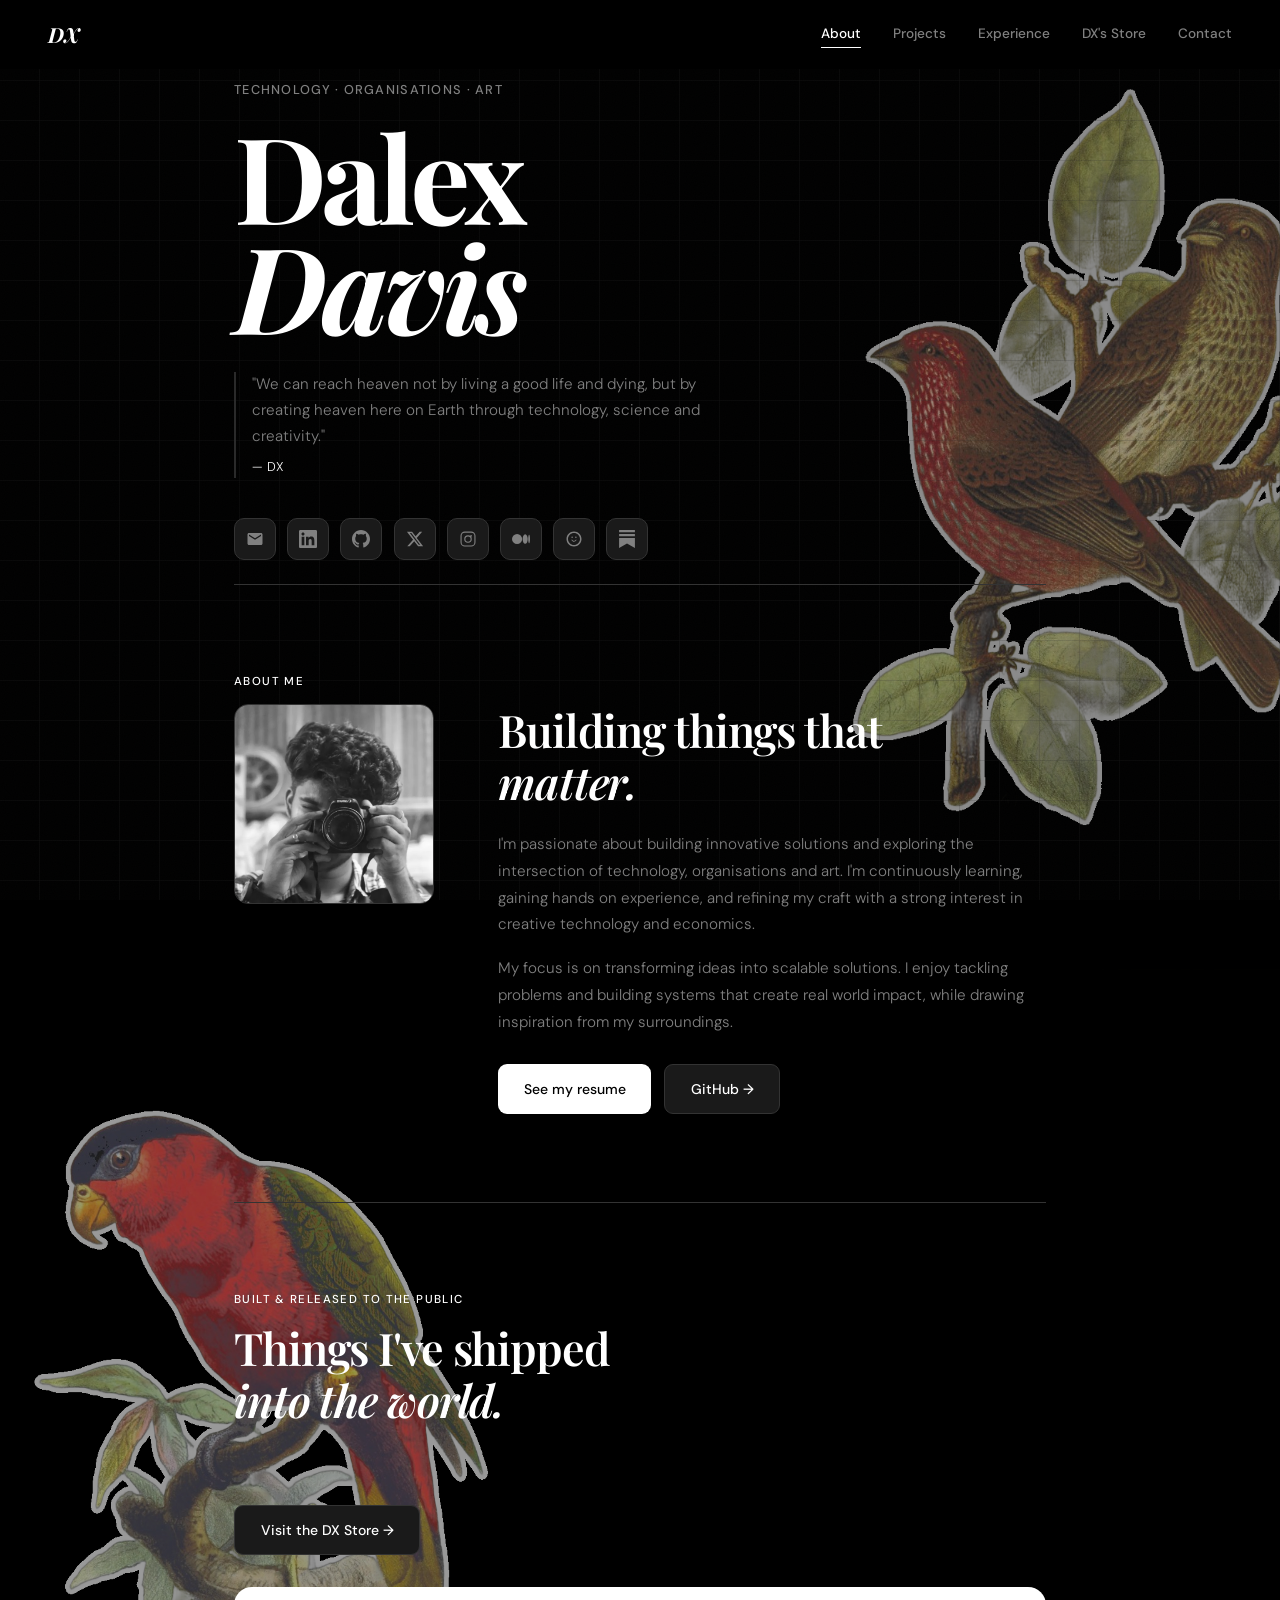
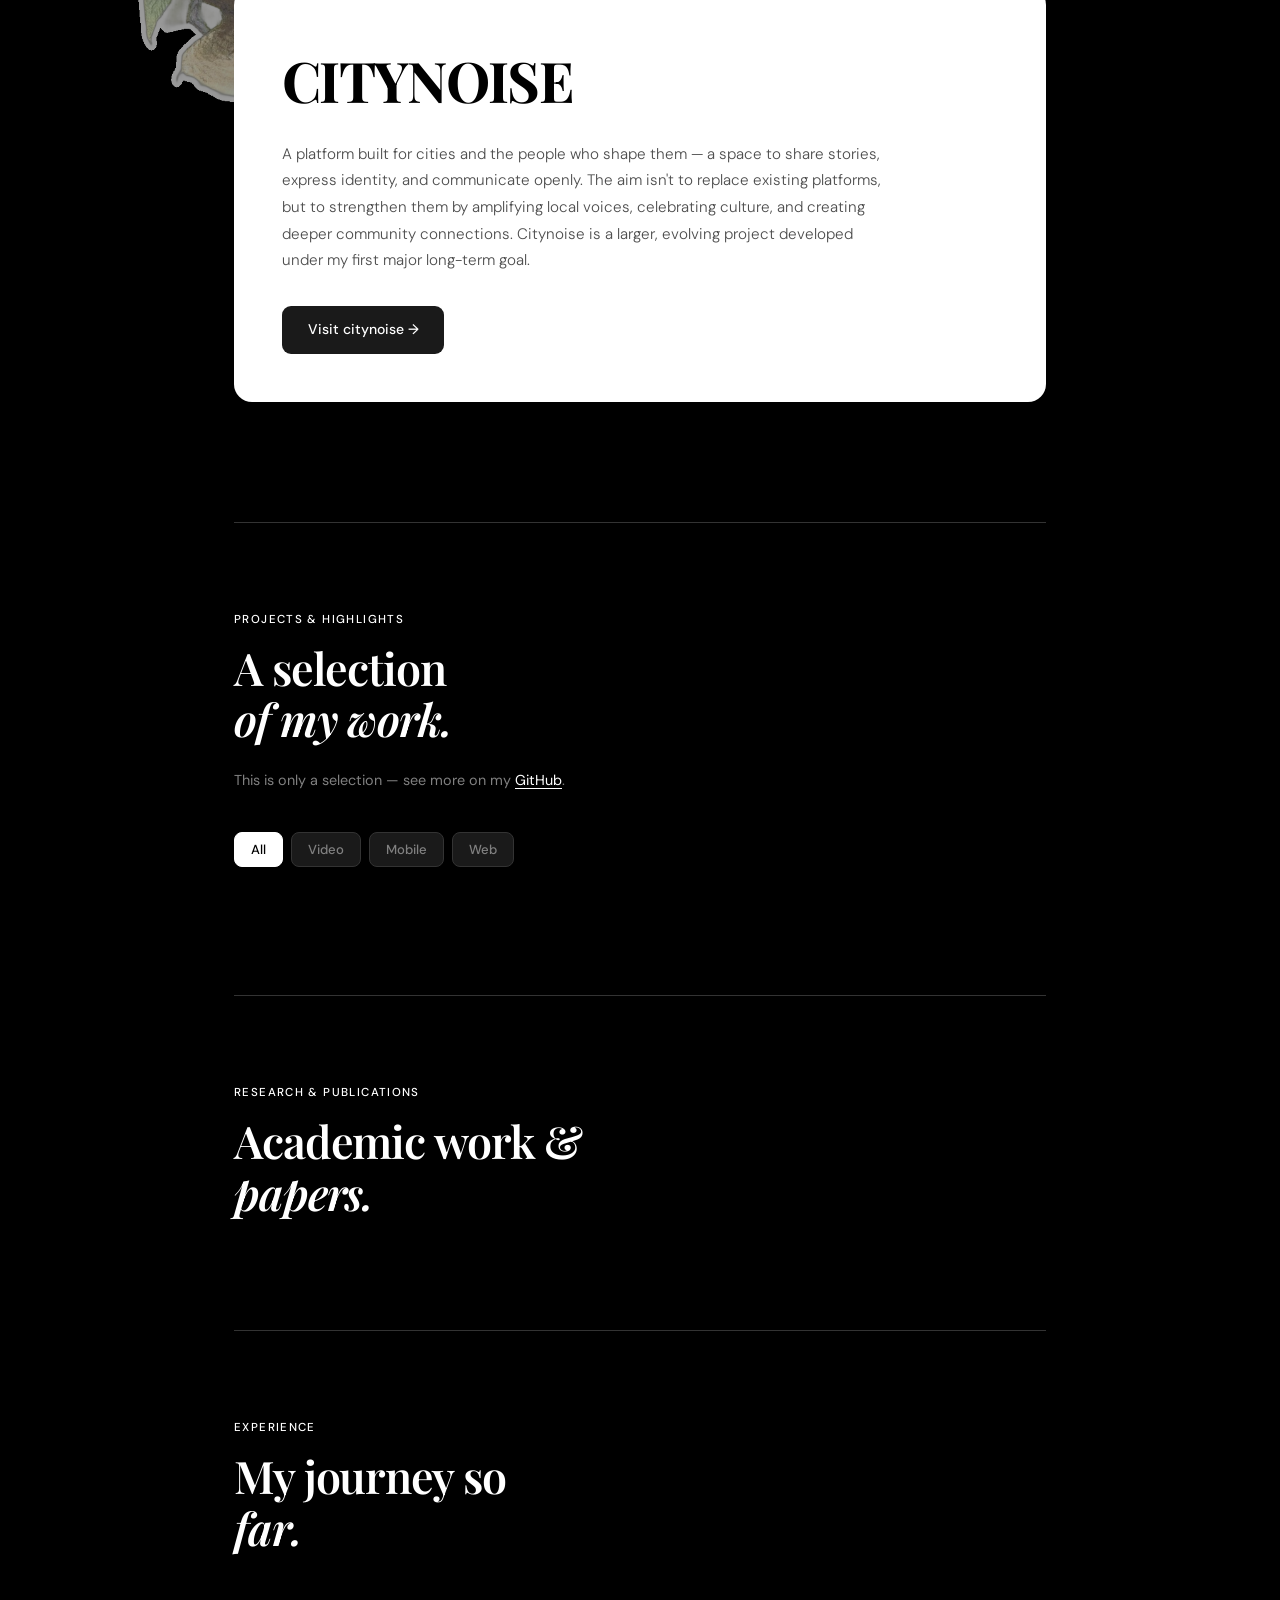
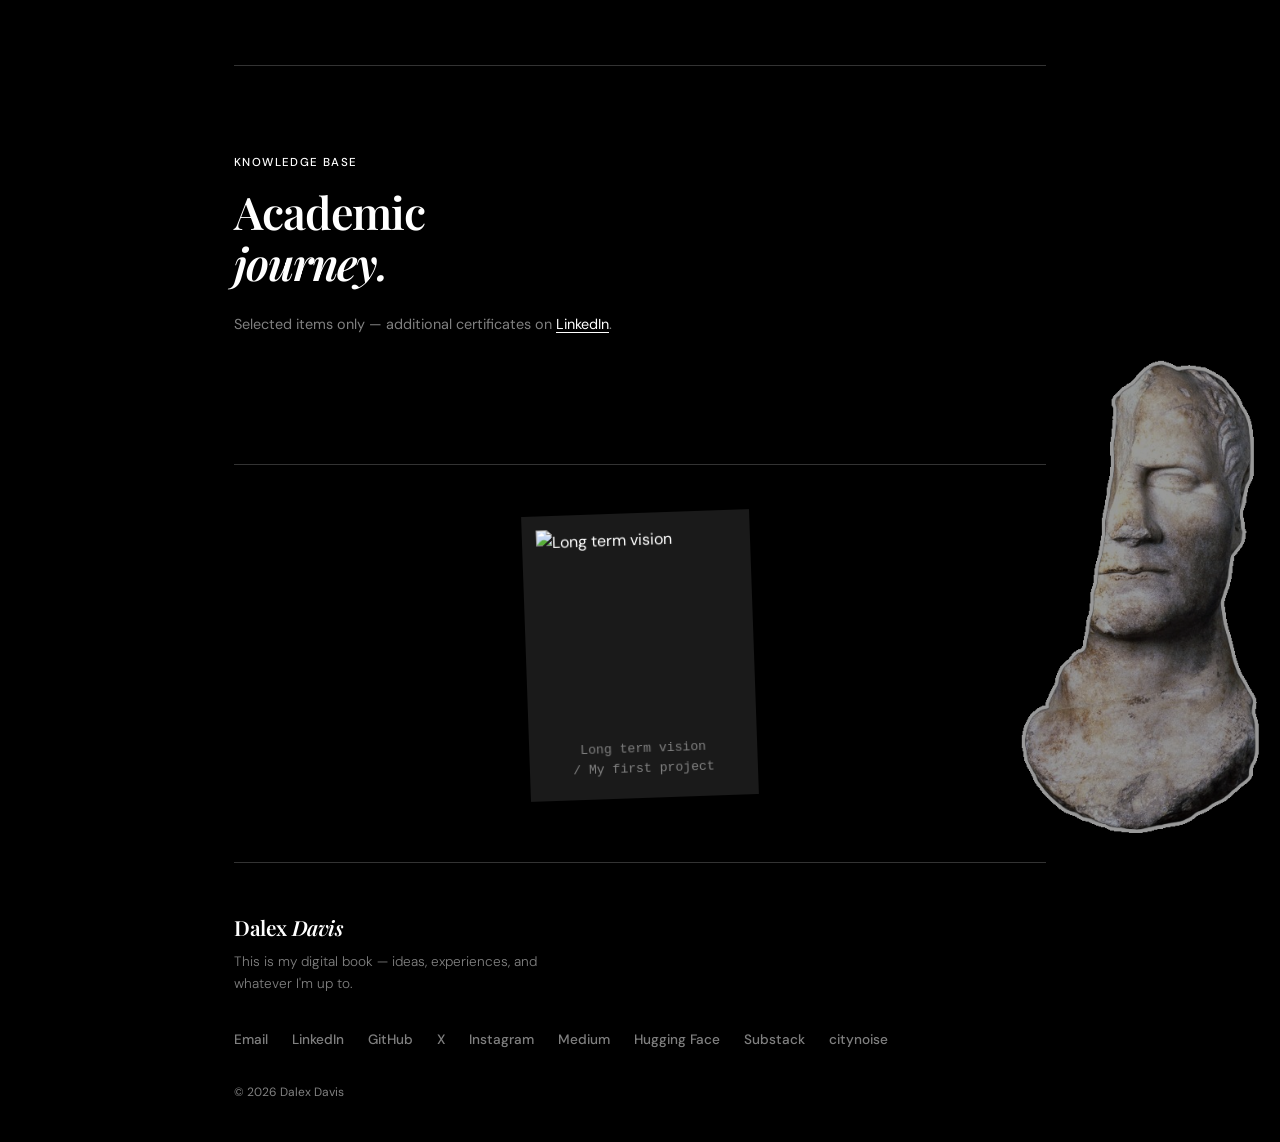
==== index.html @ 1b6a993b "my new design" ====
<!doctype html>
<html lang="en">
  <head>
    <meta charset="UTF-8" />
    <meta name="viewport" content="width=device-width, initial-scale=1.0" />

    <!-- ─── META ─────────────────────────── -->
    <title>Dalex Davis | Computer Science Student & Software Engineer</title>
    <meta
      name="description"
      content="Dalex Davis is a Computer Science student at Manchester Metropolitan University building innovative software, mobile apps, and AI-powered tools."
    />
    <meta
      name="keywords"
      content="Dalex Davis, software developer, computer science, Manchester, mobile app developer, AI, React Native, OpenMarker, DX, Dalex, citynoise"
    />
    <meta name="author" content="Dalex Davis" />
    <meta name="robots" content="index, follow" />
    <meta name="google-site-verification" content="Y4gTg4NS9pOneaJXLIReHqGEeghwtzjCJehY5sTZnqc" />
    <link rel="canonical" href="https://dalexdavis.github.io" />

    <!-- ─── OPEN GRAPH ───────────────────────────── -->
    <meta property="og:type" content="website" />
    <meta property="og:url" content="https://dalexdavis.github.io/" />
    <meta property="og:title" content="Dalex Davis | Computer Science Student & Software Engineer" />
    <meta property="og:description" content="Dalex Davis is a Computer Science student at Manchester Metropolitan University building innovative software, mobile apps, and AI-powered tools." />
    <meta property="og:image" content="https://dalexdavis.github.io/images/DALEXIMG.jpg" />
    <meta property="og:site_name" content="Dalex Davis" />

    <!-- ─── TWITTER CARD ─────────────────────────── -->
    <meta name="twitter:card" content="summary_large_image" />
    <meta name="twitter:site" content="@thedalexdavis" />
    <meta name="twitter:title" content="Dalex Davis | Computer Science Student & Software Developer" />
    <meta name="twitter:description" content="Dalex Davis is a Computer Science student at Manchester Metropolitan University building innovative software, mobile apps, and AI-powered tools." />
    <meta name="twitter:image" content="https://dalexdavis.github.io/images/DALEXIMG.jpg" />

    <!-- ─── FAVICON ───────────────────────────────── -->
    <link rel="icon" href="/images/DX-LOGO.png" type="image/png" sizes="192x192" />
    <link rel="icon" href="/images/DX-LOGO0.png" type="image/png" sizes="48x48" />
    <link rel="apple-touch-icon" sizes="180x180" href="/images/DX-LOGO.png" />

    <!-- ─── JSON-LD SCHEMA ───────────────────────── -->
    <script type="application/ld+json">
      {
        "@context": "https://schema.org",
        "@graph": [
          {
            "@type": "Person",
            "@id": "https://dalexdavis.github.io/#person",
            "name": "Dalex Davis",
            "url": "https://dalexdavis.github.io",
            "image": "https://dalexdavis.github.io/images/DALEXIMG.jpg",
            "jobTitle": "Software Developer",
            "description": "Computer Science student at Manchester Metropolitan University building innovative software, mobile apps, and AI-powered tools.",
            "email": "thedalexdavis@gmail.com",
            "sameAs": [
              "https://www.linkedin.com/in/dalexdavis",
              "https://github.com/dalexdavis",
              "https://x.com/thedalexdavis",
              "https://www.instagram.com/thedalexdavis",
              "https://medium.com/@thedalexdavis",
              "https://huggingface.co/thedalex",
              "https://dalexdavis.substack.com"
            ],
            "alumniOf": {
              "@type": "CollegeOrUniversity",
              "name": "Manchester Metropolitan University",
              "url": "https://www.mmu.ac.uk"
            },
            "knowsAbout": [
              "Software Development",
              "React Native",
              "AI",
              "LLM",
              "Computer Science",
              "Mobile Apps",
              "Web Development",
              "Art",
              "Electron",
              "Business",
              "startup",
              "economics"
            ]
          },
          {
            "@type": "WebSite",
            "@id": "https://dalexdavis.github.io/#website",
            "url": "https://dalexdavis.github.io/",
            "name": "Dalex Davis",
            "description": "Personal portfolio and software store of Dalex Davis.",
            "publisher": { "@id": "https://dalexdavis.github.io/#person" }
          },
          {
            "@type": "WebPage",
            "@id": "https://dalexdavis.github.io/#webpage",
            "url": "https://dalexdavis.github.io/",
            "name": "Dalex Davis — Computer Science Student & Software Engineer ",
            "isPartOf": { "@id": "https://dalexdavis.github.io/#website" },
            "about": { "@id": "https://dalexdavis.github.io/#person" },
            "description": "Portfolio of Dalex Davis — projects, research, experience, and software releases."
          }
        ]
      }
    </script>

    <link rel="preconnect" href="https://fonts.googleapis.com" />
    <link
      href="https://fonts.googleapis.com/css2?family=Playfair+Display:ital,wght@0,400;0,600;0,700;1,400;1,600&family=DM+Sans:wght@300;400;500&display=swap"
      rel="stylesheet"
    />
    <link rel="stylesheet" href="static/style.css" />
    <!-- Data files -->
    <script src="static/projects-data.js"></script>
    <script src="static/research-data.js"></script>
    <script src="static/experience-data.js"></script>
    <script src="static/education-data.js"></script>
    <script src="static/store-data.js"></script>
  </head>
  <body>
    <img src="/images/outlineersss/birdoutline.png" class="bg-img img1">
<img src="/images/outlineersss/paraoterrr.png" class="bg-img img2">
<img src="/images/outlineersss/history.png" class="bg-img img3">

    <!-- NAV -->
    <nav class="nav">
      <a href="#" class="nav-logo">DX</a>
      <div class="nav-links">
        <a href="#about" class="nav-link">About</a>
        <a href="#projects" class="nav-link">Projects</a>
        <a href="#experience" class="nav-link">Experience</a>
        <a href="dx-store.html" class="nav-link">DX's Store</a>
        <a href="#contact" class="nav-link">Contact</a>
      </div>
    </nav>

    <div class="container">
      <!-- HERO -->
      <section class="hero" id="top">
        <div class="hero-inner">
          <p class="hero-eyebrow">Technology · Organisations · Art</p>
          <h1 class="hero-name">Dalex<br /><em>Davis</em></h1>
          <p class="hero-quote">
            "We can reach heaven not by living a good life and dying, but by
            creating heaven here on Earth through technology, science and
            creativity."
            <span class="quote-attr">— DX</span>
          </p>
          <div class="social-icons">
            <a
              href="mailto:thedalexdavis@gmail.com"
              class="social-icon"
              aria-label="Email"
            >
              <svg
                width="18"
                height="18"
                viewBox="0 0 24 24"
                fill="currentColor"
              >
                <path
                  d="M20 4H4c-1.1 0-2 .9-2 2v12c0 1.1.9 2 2 2h16c1.1 0 2-.9 2-2V6c0-1.1-.9-2-2-2zm0 4l-8 5-8-5V6l8 5 8-5v2z"
                />
              </svg>
            </a>
            <a
              href="https://www.linkedin.com/in/dalexdavis/"
              target="_blank"
              class="social-icon"
              aria-label="LinkedIn"
            >
              <svg
                width="18"
                height="18"
                viewBox="0 0 24 24"
                fill="currentColor"
              >
                <path
                  d="M20.447 20.452h-3.554v-5.569c0-1.328-.027-3.037-1.852-3.037-1.853 0-2.136 1.445-2.136 2.939v5.667H9.351V9h3.414v1.561h.046c.477-.9 1.637-1.85 3.37-1.85 3.601 0 4.267 2.37 4.267 5.455v6.286zM5.337 7.433c-1.144 0-2.063-.926-2.063-2.065 0-1.138.92-2.063 2.063-2.063 1.14 0 2.064.925 2.064 2.063 0 1.139-.925 2.065-2.064 2.065zm1.782 13.019H3.555V9h3.564v11.452zM22.225 0H1.771C.792 0 0 .774 0 1.729v20.542C0 23.227.792 24 1.771 24h20.451C23.2 24 24 23.227 24 22.271V1.729C24 .774 23.2 0 22.222 0h.003z"
                />
              </svg>
            </a>
            <a
              href="https://github.com/dalexdavis"
              target="_blank"
              class="social-icon"
              aria-label="GitHub"
            >
              <svg
                width="18"
                height="18"
                viewBox="0 0 24 24"
                fill="currentColor"
              >
                <path
                  d="M12 0c-6.626 0-12 5.373-12 12 0 5.302 3.438 9.8 8.207 11.387.599.111.793-.261.793-.577v-2.234c-3.338.726-4.033-1.416-4.033-1.416-.546-1.387-1.333-1.756-1.333-1.756-1.089-.745.083-.729.083-.729 1.205.084 1.839 1.237 1.839 1.237 1.07 1.834 2.807 1.304 3.492.997.107-.775.418-1.305.762-1.604-2.665-.305-5.467-1.334-5.467-5.931 0-1.311.469-2.381 1.236-3.221-.124-.303-.535-1.524.117-3.176 0 0 1.008-.322 3.301 1.23.957-.266 1.983-.399 3.003-.404 1.02.005 2.047.138 3.006.404 2.291-1.552 3.297-1.23 3.297-1.23.653 1.653.242 2.874.118 3.176.77.84 1.235 1.911 1.235 3.221 0 4.609-2.807 5.624-5.479 5.921.43.372.823 1.102.823 2.222v3.293c0 .319.192.694.801.576 4.765-1.589 8.199-6.086 8.199-11.386 0-6.627-5.373-12-12-12z"
                />
              </svg>
            </a>
            <a
              href="https://x.com/thedalexdavis"
              target="_blank"
              class="social-icon"
              aria-label="X / Twitter"
            >
              <svg
                width="18"
                height="18"
                viewBox="0 0 24 24"
                fill="currentColor"
              >
                <path
                  d="M18.244 2.25h3.308l-7.227 8.26 8.502 11.24H16.17l-5.214-6.817L4.99 21.75H1.68l7.73-8.835L1.254 2.25H8.08l4.713 6.231zm-1.161 17.52h1.833L7.084 4.126H5.117z"
                />
              </svg>
            </a>
            <a
              href="https://www.instagram.com/thedalexdavis/"
              target="_blank"
              class="social-icon"
              aria-label="Instagram"
            >
              <svg
                width="18"
                height="18"
                viewBox="0 0 24 24"
                fill="currentColor"
              >
                <path
                  d="M7.75 2h8.5A5.75 5.75 0 0 1 22 7.75v8.5A5.75 5.75 0 0 1 16.25 22h-8.5A5.75 5.75 0 0 1 2 16.25v-8.5A5.75 5.75 0 0 1 7.75 2zm0 1.5A4.25 4.25 0 0 0 3.5 7.75v8.5A4.25 4.25 0 0 0 7.75 20.5h8.5A4.25 4.25 0 0 0 20.5 16.25v-8.5A4.25 4.25 0 0 0 16.25 3.5h-8.5zM12 7a5 5 0 1 1 0 10A5 5 0 0 1 12 7zm0 1.5a3.5 3.5 0 1 0 0 7 3.5 3.5 0 0 0 0-7zm5.25-.88a1.13 1.13 0 1 1-2.25 0 1.13 1.13 0 0 1 2.25 0z"
                />
              </svg>
            </a>
            <a
              href="https://medium.com/@thedalexdavis"
              target="_blank"
              class="social-icon"
              aria-label="Medium"
            >
              <svg
                width="18"
                height="18"
                viewBox="0 0 24 24"
                fill="currentColor"
              >
                <path
                  d="M13.54 12a6.8 6.8 0 0 1-6.77 6.82A6.8 6.8 0 0 1 0 12a6.8 6.8 0 0 1 6.77-6.82A6.8 6.8 0 0 1 13.54 12zm7.42 0c0 3.54-1.51 6.42-3.38 6.42-1.87 0-3.39-2.88-3.39-6.42s1.52-6.42 3.39-6.42 3.38 2.88 3.38 6.42M24 12c0 3.17-.53 5.75-1.19 5.75-.66 0-1.19-2.58-1.19-5.75s.53-5.75 1.19-5.75C23.47 6.25 24 8.83 24 12z"
                />
              </svg>
            </a>
            <a
              href="https://huggingface.co/thedalex"
              target="_blank"
              class="social-icon"
              aria-label="Hugging Face"
            >
              <svg
                width="18"
                height="18"
                viewBox="0 0 24 24"
                fill="currentColor"
              >
                <path
                  d="M12 2C6.477 2 2 6.477 2 12s4.477 10 10 10 10-4.477 10-10S17.523 2 12 2zm0 2c4.418 0 8 3.582 8 8s-3.582 8-8 8-8-3.582-8-8 3.582-8 8-8zm-2.5 4.5a1 1 0 1 0 0 2 1 1 0 0 0 0-2zm5 0a1 1 0 1 0 0 2 1 1 0 0 0 0-2zm-5.3 4.2a.5.5 0 0 0-.4.8C9.6 14.6 10.7 15.5 12 15.5s2.4-.9 3.2-1.9a.5.5 0 0 0-.8-.6c-.6.8-1.4 1.5-2.4 1.5s-1.8-.7-2.4-1.5a.5.5 0 0 0-.4-.3z"
                />
              </svg>
            </a>
            <a
              href="https://dalexdavis.substack.com"
              target="_blank"
              class="social-icon"
              aria-label="Substack"
            >
              <svg
                width="18"
                height="18"
                viewBox="0 0 24 24"
                fill="currentColor"
              >
                <path
                  d="M22.539 8.242H1.46V5.406h21.08v2.836zM1.46 10.812V24L12 18.11 22.54 24V10.812H1.46zM22.54 0H1.46v2.836h21.08V0z"
                />
              </svg>
            </a>
          </div>
        </div>
      </section>

      <hr class="divider" />

      <!-- ABOUT -->
      <section class="section" id="about">
        <p class="section-label">About me</p>
        <div class="about-grid">
          <div class="about-image-wrap">
            <img
              src="/images/meee.png"
              alt="Dalex Davis"
              class="profile-img"
            />
          </div>
          <div class="about-body">
            <h2 class="section-heading">
              Building things that<br /><em>matter.</em>
            </h2>
            <p class="about-text">
              I'm passionate about building innovative solutions and exploring the intersection of technology, organisations and art. I'm continuously learning, gaining hands on experience, and refining my craft with a strong interest in creative technology and economics.
            </p>
            <p class="about-text">
              My focus is on transforming ideas into scalable
              solutions. I enjoy tackling problems and building systems
              that create real world impact, while drawing inspiration from my surroundings.
            </p>
            <div class="about-actions">
              <a
                href="#"
                class="btn-primary"
                onclick="
                  viewCV();
                  return false;
                "
                >See my resume</a
              >
              <a
                href="https://github.com/dalexdavis"
                target="_blank"
                class="btn-secondary"
                >GitHub →</a
              >
            </div>
          </div>
        </div>
      </section>

      <hr class="divider" />

      <!-- BUILT & RELEASED -->
      <section class="section" id="releases">
        <p class="section-label">Built &amp; released to the public</p>
        <h2 class="section-heading">
          Things I've shipped<br /><em>into the world.</em>
        </h2>

        <!-- Software — rendered from store-data.js -->
        <div class="store-list" id="software-grid-home"></div>
        <p class="mt-md">
          <a href="dx-store.html" class="btn-secondary">Visit the DX Store →</a>
        </p>

        <!-- Citynoise -->
        <div class="featured-card releases-featured-card">
          <h2 class="featured-title">CITYNOISE</h2>
          <p class="featured-desc">
            A platform built for cities and the people who shape them — a space
            to share stories, express identity, and communicate openly. The aim
            isn't to replace existing platforms, but to strengthen them by
            amplifying local voices, celebrating culture, and creating deeper
            community connections. Citynoise is a larger, evolving project
            developed under my first major long-term goal.
          </p>
          <a
            href="https://citynoisepage.vercel.app"
            target="_blank"
            class="btn-primary"
            >Visit citynoise →</a
          >
        </div>
      </section>

      <hr class="divider" />

      <!-- PROJECTS -->
      <section class="section" id="projects">
        <p class="section-label">Projects & highlights</p>
        <h2 class="section-heading">A selection<br /><em>of my work.</em></h2>
        <p class="section-sub">
          This is only a selection — see more on my
          <a
            href="https://github.com/dalexdavis"
            target="_blank"
            class="inline-link"
            >GitHub</a
          >.
        </p>
        <div class="project-nav">
          <button class="nav-btn active" data-category="all">All</button>
          <button class="nav-btn" data-category="video">Video</button>
          <button class="nav-btn" data-category="mobile app">Mobile</button>
          <button class="nav-btn" data-category="web">Web</button>
        </div>
        <div class="projects-grid"></div>
      </section>

      <hr class="divider" />

      <!-- RESEARCH -->
      <section class="section" id="research">
        <p class="section-label">Research & publications</p>
        <h2 class="section-heading">Academic work &<br /><em>papers.</em></h2>
        <div class="research-grid"></div>
      </section>

      <hr class="divider" />

      <!-- EXPERIENCE -->
      <section class="section" id="experience">
        <p class="section-label">Experience</p>
        <h2 class="section-heading">My journey so<br /><em>far.</em></h2>
        <div class="timeline"></div>
      </section>

      <hr class="divider" />

      <!-- EDUCATION -->
      <section class="section" id="education">
        <p class="section-label">Knowledge base</p>
        <h2 class="section-heading">Academic<br /><em>journey.</em></h2>
        <p class="section-sub">
          Selected items only — additional certificates on
          <a
            href="https://www.linkedin.com/in/dalexdavis/"
            target="_blank"
            class="inline-link"
            >LinkedIn</a
          >.
        </p>
        <div class="education-list"></div>
      </section>

      <hr class="divider" />

      <!-- VISION PHOTO -->
      <div class="polaroid-wrap">
        <div class="polaroid">
          <img src="/images/longtermvision.jpeg" alt="Long term vision" />
          <p class="polaroid-label">Long term vision<br />/ My first project</p>
        </div>
      </div>

      <!-- FOOTER -->
      <footer class="footer" id="contact">
        <div class="footer-inner">
          <div>
            <p class="footer-logo">Dalex <em>Davis</em></p>
            <p class="footer-tagline">
              This is my digital book — ideas, experiences, and whatever I'm up
              to.
            </p>
          </div>
          <div class="footer-links">
            <a href="mailto:thedalexdavis@gmail.com" class="footer-link"
              >Email</a
            >
            <a
              href="https://www.linkedin.com/in/dalexdavis"
              target="_blank"
              class="footer-link"
              >LinkedIn</a
            >
            <a
              href="https://github.com/dalexdavis"
              target="_blank"
              class="footer-link"
              >GitHub</a
            >
            <a
              href="https://x.com/thedalexdavis"
              target="_blank"
              class="footer-link"
              >X</a
            >
            <a
              href="https://www.instagram.com/thedalexdavis"
              target="_blank"
              class="footer-link"
              >Instagram</a
            >
            <a
              href="https://medium.com/@thedalexdavis"
              target="_blank"
              class="footer-link"
              >Medium</a
            >
            <a
              href="https://huggingface.co/thedalex"
              target="_blank"
              class="footer-link"
              >Hugging Face</a
            >
            <a
              href="https://dalexdavis.substack.com"
              target="_blank"
              class="footer-link"
              >Substack</a
            >
            <a
              href="https://citynoisepage.vercel.app"
              target="_blank"
              class="footer-link"
              >citynoise</a
            >
          </div>
        </div>
        <p class="footer-copy">
          ©
          <script>
            document.write(new Date().getFullYear());
          </script>
          Dalex Davis
        </p>
      </footer>
    </div>
    <!-- /container -->

    <!-- JS modules -->
    <script src="static/projects.js"></script>
    <script src="static/research.js"></script>
    <script src="static/experience.js"></script>
    <script src="static/education.js"></script>

    <script>
      function viewCV() {
        window.open("/cv_folder/DalexDavis_CV_2026.pdf", "_blank");
      }

      // Render software cards on home page from store-data.js
      document.addEventListener("DOMContentLoaded", function () {
        const list = document.getElementById("software-grid-home");
        if (!list || typeof storeData === "undefined") return;

        const platformIcons = {
          windows: `<svg class="platform-icon" width="13" height="13" viewBox="0 0 24 24" fill="none" stroke="currentColor" stroke-width="2.5"><rect x="2" y="3" width="20" height="14" rx="2"/><path d="M8 21h8M12 17v4"/></svg>`,
          macos: `<svg class="platform-icon" width="13" height="13" viewBox="0 0 24 24" fill="none" stroke="currentColor" stroke-width="2.5"><path d="M12 20.94c1.5 0 2.75-.67 3.95-1.75C17.5 17.7 18 15.97 18 14c0-3.87-2.69-7-6-7s-6 3.13-6 7c0 1.97.5 3.7 2.05 5.19C9.25 20.27 10.5 20.94 12 20.94z"/><path d="M12 3v4"/></svg>`,
          linux: `<svg class="platform-icon" width="13" height="13" viewBox="0 0 24 24" fill="none" stroke="currentColor" stroke-width="2.5"><rect x="4" y="4" width="16" height="16" rx="2"/><path d="M9 9h6M9 12h6M9 15h4"/></svg>`,
        };

        storeData.forEach((app, i) => {
          const card = document.createElement("div");
          card.className = "store-card";
          card.style.transitionDelay = `${i * 0.08}s`;

          const dlButtons = app.downloads
            .map((d) => {
              const icon = platformIcons[d.platform] || "";
              if (!d.url)
                return `<span class="store-dl-btn coming-soon">${icon}${d.label} — soon</span>`;
              return `<a class="store-dl-btn" href="${d.url}" aria-label="Download ${app.name} for ${d.label}">${icon}${d.label}</a>`;
            })
            .join("");

          const detailsLink = app.detailsUrl
            ? `<a href="${app.detailsUrl}" class="store-more-link">Full details →</a>`
            : "";

          const bannerHtml = app.logo
            ? `<div class="store-card-banner"><img src="${app.logo}" alt="${app.name} logo"></div>`
            : `<div class="store-card-banner"><div class="store-banner-icon"><svg width="28" height="28" viewBox="${app.iconViewBox || "0 0 24 24"}" fill="none" stroke="currentColor" stroke-width="1.8" stroke-linecap="round" stroke-linejoin="round">${app.icon}</svg></div></div>`;

          card.innerHTML = `
            ${bannerHtml}
            <div class="store-card-content">
              <div class="store-card-header">
                <h2 class="store-card-name">${app.name}</h2>
                <div class="store-card-badges">
                  <span class="store-version-badge">${app.version}</span>
                  <span class="store-free-badge">${app.price}</span>
                </div>
              </div>
              <p class="store-card-desc">${app.description}</p>
              <div class="store-card-tags">${app.tags.map((t) => `<span class="tag">${t}</span>`).join("")}</div>
              <div class="store-card-footer">
                <div class="store-dl-group">
                  <span class="store-dl-label">Download</span>
                  ${dlButtons}
                </div>
                ${detailsLink}
              </div>
            </div>
          `;
          list.appendChild(card);
        });

        const observer = new IntersectionObserver(
          (entries) =>
            entries.forEach((e) => {
              if (e.isIntersecting) e.target.classList.add("visible");
            }),
          { threshold: 0.08 },
        );
        document
          .querySelectorAll("#software-grid-home .store-card")
          .forEach((c) => observer.observe(c));
      });

      // Smooth active nav on scroll
      const sections = document.querySelectorAll("section[id], footer[id]");
      const navLinks = document.querySelectorAll(".nav-link");
      const observer = new IntersectionObserver(
        (entries) => {
          entries.forEach((e) => {
            if (e.isIntersecting) {
              navLinks.forEach((l) => l.classList.remove("active"));
              const link = document.querySelector(
                `.nav-link[href="#${e.target.id}"]`,
              );
              if (link) link.classList.add("active");
            }
          });
        },
        { threshold: 0.4 },
      );
      sections.forEach((s) => observer.observe(s));

      // Nav scroll shadow
      window.addEventListener("scroll", () => {
        document
          .querySelector(".nav")
          .classList.toggle("nav-scrolled", window.scrollY > 20);
      });
    </script>
  </body>
</html>
---- static/style.css ----
*,
*::before,
*::after {
    box-sizing: border-box;
    margin: 0;
    padding: 0;
}

:root {
    --ink: #ffffff;
    --paper: #000000;
    --cream: #1a1a1a;
    --accent: #ffffff;
    --accent-light: #ffffff;
    --accent-pale: #2a2a2a;
    --rule: #333333;
    --muted: #808080;
    --max: 860px;
}

html {
    scroll-behavior: smooth;
}

body {
    font-family: 'DM Sans', sans-serif;
    background: #000000;
    background-image:
        url("data:image/svg+xml,%3Csvg viewBox='0 0 200 200' xmlns='http://www.w3.org/2000/svg'%3E%3Cfilter id='noiseFilter'%3E%3CfeTurbulence type='fractalNoise' baseFrequency='0.95' numOctaves='6' result='noise' seed='2' /%3E%3C/filter%3E%3Crect width='200' height='200' fill='%23000000' /%3E%3Crect width='200' height='200' fill='%23ffffff' opacity='0.02' filter='url(%23noiseFilter)' /%3E%3C/svg%3E");
    background-size: 200px 200px;
    background-repeat: repeat;
    background-attachment: fixed;
    color: var(--ink);
    font-size: 16px;
    line-height: 1.6;
    overflow-x: hidden;
    position: relative;
}

body::before {
    content: '';
    position: fixed;
    top: 0;
    left: 0;
    width: 100%;
    height: 100%;
    background-image:
        url("data:image/svg+xml,%3Csvg viewBox='0 0 200 200' xmlns='http://www.w3.org/2000/svg'%3E%3Cfilter id='grain'%3E%3CfeTurbulence type='fractalNoise' baseFrequency='0.9' numOctaves='4' result='noise' /%3E%3C/filter%3E%3Crect width='200' height='200' fill='%23000000' /%3E%3Crect width='200' height='200' fill='%23ffffff' opacity='0.015' filter='url(%23grain)' /%3E%3C/svg%3E");
    background-size: 200px 200px;
    background-repeat: repeat;
    pointer-events: none;
    z-index: -1;
    animation: grain 8s steps(10, end) infinite;
}

@keyframes grain {
    0% {
        background-position: 0 0;
    }

    100% {
        background-position: 200px 200px;
    }
}

/* ─── NAV ─────────────────────────────────────── */
.nav {
    position: fixed;
    top: 0;
    left: 0;
    right: 0;
    z-index: 100;
    display: flex;
    align-items: center;
    justify-content: space-between;
    padding: 1.1rem 3rem;
    background: rgba(0, 0, 0, 0.9);
    backdrop-filter: blur(12px);
    border-bottom: 1px solid transparent;
    transition: border-color 0.3s, box-shadow 0.3s;
}

.nav-scrolled {
    border-bottom-color: var(--rule);
    box-shadow: 0 2px 20px rgba(0, 0, 0, 0.05);
}

.nav-logo {
    font-family: 'Playfair Display', serif;
    font-size: 1.3rem;
    font-weight: 700;
    font-style: italic;
    color: var(--ink);
    text-decoration: none;
    letter-spacing: -0.02em;
}

.nav-links {
    display: flex;
    gap: 2rem;
}

.nav-link {
    font-size: 0.85rem;
    font-weight: 500;
    color: var(--muted);
    text-decoration: none;
    transition: color 0.2s;
    position: relative;
}

.nav-link::after {
    content: '';
    position: absolute;
    bottom: -3px;
    left: 0;
    right: 0;
    height: 1px;
    background: var(--accent);
    transform: scaleX(0);
    transform-origin: left;
    transition: transform 0.25s;
}

.nav-link:hover,
.nav-link.active {
    color: var(--accent);
}

.nav-link:hover::after,
.nav-link.active::after {
    transform: scaleX(1);
}

/* ─── LAYOUT ──────────────────────────────────── */
.container {
    max-width: var(--max);
    margin: 0 auto;
    padding: 0 1.5rem;
    position: relative;
    z-index: 2;
}

.divider {
    border: none;
    border-top: 1px solid var(--rule);
    margin: 0;
}

.section {
    padding: 5.5rem 0;
}

.section-label {
    font-size: 0.72rem;
    letter-spacing: 0.12em;
    text-transform: uppercase;
    color: var(--accent);
    font-weight: 500;
    margin-bottom: 0.8rem;
    opacity: 0;
    animation: fadeUp 0.6s forwards;
}

.section-heading {
    font-family: 'Playfair Display', serif;
    font-size: clamp(1.9rem, 4vw, 2.8rem);
    font-weight: 600;
    line-height: 1.15;
    letter-spacing: -0.025em;
    margin-bottom: 1.5rem;
}

.section-heading em {
    color: var(--accent);
    font-style: italic;
}

.section-sub {
    color: var(--muted);
    font-size: 0.9rem;
    margin-bottom: 2.5rem;
}

.inline-link {
    color: var(--accent);
    text-decoration: underline;
    text-underline-offset: 3px;
}

/* ─── HERO ────────────────────────────────────── */
.hero {
    flex-direction: column;
    justify-content: center;
    padding: 5rem 0 1.5rem;
    position: relative;
}

.hero::before {
    content: '';
    position: fixed;
    inset: 0;
    background:
        repeating-linear-gradient(0deg, transparent, transparent 39px, var(--rule) 40px),
        repeating-linear-gradient(90deg, transparent, transparent 39px, var(--rule) 40px);
    background-size: 40px 40px;
    opacity: 0.35;
    z-index: -1;
    pointer-events: none;
}

.hero-inner {
    max-width: 680px;
}

.hero-eyebrow {
    font-size: 0.8rem;
    letter-spacing: 0.1em;
    text-transform: uppercase;
    color: var(--muted);
    font-weight: 500;
    margin-bottom: 1.2rem;
    opacity: 0;
    animation: fadeUp 0.5s 0.1s forwards;
}

.hero-name {
    font-family: 'Playfair Display', serif;
    font-size: clamp(4rem, 10vw, 7.5rem);
    font-weight: 700;
    line-height: 0.92;
    letter-spacing: -0.04em;
    margin-bottom: 2rem;
    opacity: 0;
    animation: fadeUp 0.7s 0.2s forwards;
}

.hero-name em {
    font-style: italic;
    color: var(--accent);
}

.hero-quote {
    font-size: 0.95rem;
    color: var(--muted);
    max-width: 520px;
    line-height: 1.7;
    font-weight: 300;
    margin-bottom: 2.5rem;
    opacity: 0;
    animation: fadeUp 0.7s 0.35s forwards;
    border-left: 2px solid var(--accent-pale);
    padding-left: 1rem;
}

.quote-attr {
    display: block;
    margin-top: 0.4rem;
    font-size: 0.8rem;
    letter-spacing: 0.05em;
    color: var(--accent);
    font-style: normal;
}

.social-icons {
    display: flex;
    gap: 0.7rem;
    opacity: 0;
    animation: fadeUp 0.7s 0.5s forwards;
}

.social-icon {
    display: flex;
    align-items: center;
    justify-content: center;
    width: 42px;
    height: 42px;
    border: 1.5px solid var(--rule);
    border-radius: 10px;
    color: var(--muted);
    text-decoration: none;
    background: #1a1a1a;
    transition: color 0.2s, border-color 0.2s, transform 0.2s, background 0.2s;
}

.social-icon:hover {
    color: var(--accent);
    border-color: var(--accent);
    background: var(--accent-pale);
    transform: translateY(-2px);
}

.hero-scroll-hint {
    position: absolute;
    bottom: 2.5rem;
    left: 0;
    font-size: 0.75rem;
    letter-spacing: 0.1em;
    color: var(--muted);
    opacity: 0;
    animation: fadeUp 0.6s 0.9s forwards;
}

/* ─── BUTTONS ─────────────────────────────────── */
.btn-primary {
    display: inline-flex;
    align-items: center;
    padding: 0.8rem 1.6rem;
    background: var(--ink);
    color: #000;
    font-family: 'DM Sans', sans-serif;
    font-size: 0.875rem;
    font-weight: 500;
    text-decoration: none;
    border-radius: 9px;
    transition: background 0.2s, transform 0.2s;
}

.btn-primary:hover {
    background: var(--accent);
    transform: translateY(-2px);
}

.btn-secondary {
    display: inline-flex;
    align-items: center;
    padding: 0.8rem 1.6rem;
    background: #1a1a1a;
    color: var(--ink);
    font-family: 'DM Sans', sans-serif;
    font-size: 0.875rem;
    font-weight: 500;
    text-decoration: none;
    border-radius: 9px;
    border: 1.5px solid var(--rule);
    transition: border-color 0.2s, transform 0.2s;
}

.btn-secondary:hover {
    border-color: var(--accent);
    color: var(--accent);
    transform: translateY(-2px);
}

/* ─── ABOUT ───────────────────────────────────── */
.about-grid {
    display: grid;
    grid-template-columns: 200px 1fr;
    gap: 4rem;
    align-items: start;
}

.about-image-wrap {
    position: sticky;
    top: 6rem;
}

.profile-img {
    width: 200px;
    height: 200px;
    border-radius: 14px;
    object-fit: cover;
    border: 1.5px solid var(--rule);
    transition: transform 0.3s;
}

.profile-img:hover {
    transform: scale(1.03);
}

.about-text {
    color: var(--muted);
    font-weight: 300;
    line-height: 1.75;
    margin-bottom: 1.1rem;
    font-size: 0.95rem;
}

.about-actions {
    display: flex;
    gap: 0.8rem;
    flex-wrap: wrap;
    margin-top: 1.8rem;
}

/* ─── FEATURED PROJECT ────────────────────────── */
.featured-card {
    background: var(--ink);
    color: #000000;
    border-radius: 18px;
    padding: 3rem;
    position: relative;
    overflow: hidden;
}

.featured-card::before {
    content: '';
    position: absolute;
    top: -60px;
    right: -60px;
    width: 220px;
    height: 220px;
    background: var(--accent);
    border-radius: 50%;
    opacity: 0.15;
}

.featured-card-meta {
    margin-bottom: 1rem;
}

.badge-tag {
    font-size: 0.72rem;
    letter-spacing: 0.1em;
    text-transform: uppercase;
    background: rgba(255, 255, 255, 0.12);
    color: rgba(255, 255, 255, 0.7);
    padding: 0.3rem 0.7rem;
    border-radius: 5px;
    font-weight: 500;
}

.featured-title {
    font-family: 'Playfair Display', serif;
    font-size: clamp(2.2rem, 5vw, 3.5rem);
    font-weight: 700;
    letter-spacing: -0.03em;
    margin-bottom: 1rem;
}

.featured-desc {
    color: rgba(0, 0, 0, 0.7);
    font-weight: 300;
    line-height: 1.75;
    max-width: 600px;
    margin-bottom: 2rem;
    font-size: 0.95rem;
}

.featured-card .btn-primary {
    background: #1a1a1a;
    color: var(--ink);
}

.featured-card .btn-primary:hover {
    background: var(--accent-pale);
    color: var(--accent);
}

/* ─── SOFTWARE RELEASES ───────────────────────── */
.software-grid {
    display: grid;
    grid-template-columns: repeat(auto-fill, minmax(300px, 1fr));
    gap: 1.5rem;
    margin-top: 2.5rem;
}

.software-card {
    border: 1.5px solid var(--rule);
    border-radius: 16px;
    padding: 2rem;
    background: #1a1a1a;
    display: flex;
    flex-direction: column;
    gap: 0.9rem;
    transition: border-color 0.2s, transform 0.2s, box-shadow 0.2s;
}

.software-card:nth-child(1) {
    animation-delay: 0s;
}

.software-card:nth-child(2) {
    animation-delay: 0.3s;
}

.software-card:nth-child(3) {
    animation-delay: 0.6s;
}

.software-card:nth-child(4) {
    animation-delay: 0.9s;
}

.software-card:nth-child(5) {
    animation-delay: 1.2s;
}

.software-card:nth-child(n+6) {
    animation-delay: 1.5s;
}

.software-card:hover {
    border-color: var(--accent-light);
    transform: translateY(-3px);
    box-shadow: 0 8px 30px rgba(0, 0, 0, 0.07);
}

.software-card-empty {
    border-style: dashed;
    align-items: center;
    justify-content: center;
    min-height: 200px;
    background: transparent;
}

.empty-label {
    font-size: 0.85rem;
    color: var(--muted);
    font-style: italic;
}

.software-card-top {
    display: flex;
    align-items: center;
    justify-content: space-between;
}

.software-icon {
    width: 42px;
    height: 42px;
    background: var(--accent-pale);
    border-radius: 10px;
    display: flex;
    align-items: center;
    justify-content: center;
    color: var(--accent);
}

.software-version {
    font-size: 0.72rem;
    font-weight: 500;
    color: var(--muted);
    background: var(--cream);
    padding: 0.2rem 0.6rem;
    border-radius: 5px;
    letter-spacing: 0.04em;
}

.software-name {
    font-family: 'Playfair Display', serif;
    font-size: 1.4rem;
    font-weight: 700;
    letter-spacing: -0.02em;
}

.software-desc {
    font-size: 0.875rem;
    color: var(--muted);
    line-height: 1.65;
    font-weight: 300;
}

.software-tags {
    display: flex;
    gap: 0.5rem;
    flex-wrap: wrap;
}

.tag {
    font-size: 0.72rem;
    font-weight: 500;
    color: var(--muted);
    background: var(--cream);
    padding: 0.25rem 0.6rem;
    border-radius: 5px;
    border: 1px solid var(--rule);
}

.software-dl-group {
    display: flex;
    gap: 0.5rem;
    flex-wrap: wrap;
    margin-top: 0.3rem;
}

.software-dl-btn {
    display: inline-flex;
    align-items: center;
    gap: 0.35rem;
    font-size: 0.78rem;
    font-weight: 500;
    padding: 0.45rem 0.85rem;
    background: var(--ink);
    color: #fff;
    border-radius: 7px;
    text-decoration: none;
    transition: background 0.2s, transform 0.15s;
}

.software-dl-btn:hover {
    background: var(--accent);
    transform: translateY(-1px);
}

.software-more-link {
    font-size: 0.82rem;
    color: var(--accent);
    text-decoration: none;
    font-weight: 500;
    align-self: flex-start;
}

.software-more-link:hover {
    text-decoration: underline;
}

/* ─── PROJECTS GRID ───────────────────────────── */
.project-nav {
    display: flex;
    gap: 0.5rem;
    flex-wrap: wrap;
    margin-bottom: 2.5rem;
}

.nav-btn {
    padding: 0.5rem 1rem;
    background: #1a1a1a;
    border: 1.5px solid var(--rule);
    border-radius: 8px;
    font-family: 'DM Sans', sans-serif;
    font-size: 0.82rem;
    font-weight: 500;
    color: var(--muted);
    cursor: pointer;
    transition: all 0.2s;
}

.nav-btn:hover,
.nav-btn.active {
    background: var(--ink);
    color: #000;
    border-color: var(--ink);
}

.projects-grid {
    display: grid;
    grid-template-columns: repeat(auto-fill, minmax(340px, 1fr));
    gap: 1.5rem;
}

.project-item {
    opacity: 0;
    transform: translateY(24px);
    transition: opacity 0.5s, transform 0.5s;
}

.project-item.visible {
    opacity: 1;
    transform: translateY(0);
}

.project-item.hidden {
    display: none;
}

.project-content {
    border: 1.5px solid var(--rule);
    border-radius: 14px;
    overflow: hidden;
    background: #1a1a1a;
    transition: transform 0.25s, box-shadow 0.25s, border-color 0.25s;
}

.project-item:nth-child(1) .project-content {
    animation-delay: 0s;
}

.project-item:nth-child(2) .project-content {
    animation-delay: 0.3s;
}

.project-item:nth-child(3) .project-content {
    animation-delay: 0.6s;
}

.project-item:nth-child(4) .project-content {
    animation-delay: 0.9s;
}

.project-item:nth-child(5) .project-content {
    animation-delay: 1.2s;
}

.project-item:nth-child(n+6) .project-content {
    animation-delay: 1.5s;
}

.project-content:hover {
    transform: translateY(-4px);
    box-shadow: 0 12px 36px rgba(0, 0, 0, 0.08);
    border-color: var(--accent-light);
}

.project-image {
    position: relative;
    height: 200px;
    overflow: hidden;
    background: var(--cream);
}

.project-image img {
    width: 100%;
    height: 100%;
    object-fit: cover;
    transition: transform 0.35s;
}

.project-content:hover .project-image img {
    transform: scale(1.05);
}

.project-overlay {
    position: absolute;
    inset: 0;
    background: rgba(26, 26, 26, 0.75);
    display: flex;
    align-items: center;
    justify-content: center;
    opacity: 0;
    transition: opacity 0.25s;
}

.project-content:hover .project-overlay {
    opacity: 1;
}

.project-link-overlay {
    color: #fff;
    border: 1.5px solid rgba(255, 255, 255, 0.7);
    padding: 0.6rem 1.4rem;
    border-radius: 8px;
    font-size: 0.85rem;
    font-weight: 500;
    text-decoration: none;
    transition: background 0.2s, border-color 0.2s;
}

.project-link-overlay:hover {
    background: rgba(255, 255, 255, 0.15);
    border-color: #fff;
}

.video-container {
    position: relative;
    height: 220px;
}

.youtube-container {
    padding-bottom: 56.25%;
    height: 0;
}

.video-container video,
.youtube-container iframe {
    position: absolute;
    inset: 0;
    width: 100%;
    height: 100%;
    object-fit: cover;
}

.project-info {
    padding: 1.4rem;
}

.project-info h4 {
    font-family: 'Playfair Display', serif;
    font-size: 1.05rem;
    font-weight: 600;
    letter-spacing: -0.01em;
    margin-bottom: 0.5rem;
}

.project-info p {
    font-size: 0.85rem;
    color: var(--muted);
    line-height: 1.6;
    font-weight: 300;
    margin-bottom: 0.9rem;
}

.project-tags {
    display: flex;
    gap: 0.4rem;
    flex-wrap: wrap;
}

/* ─── RESEARCH ────────────────────────────────── */
.research-grid {
    display: grid;
    grid-template-columns: repeat(auto-fill, minmax(320px, 1fr));
    gap: 1.5rem;
    margin-top: 1rem;
}

.research-item {
    opacity: 0;
    transform: translateY(24px);
    transition: opacity 0.5s, transform 0.5s;
}

.research-item.visible {
    opacity: 1;
    transform: translateY(0);
}

.research-card {
    border: 1.5px solid var(--rule);
    border-radius: 14px;
    overflow: hidden;
    background: #1a1a1a;
    display: flex;
    flex-direction: column;
    transition: transform 0.25s, box-shadow 0.25s, border-color 0.25s;
}

.research-item:nth-child(1) .research-card {
    animation-delay: 0s;
}

.research-item:nth-child(2) .research-card {
    animation-delay: 0.3s;
}

.research-item:nth-child(3) .research-card {
    animation-delay: 0.6s;
}

.research-item:nth-child(4) .research-card {
    animation-delay: 0.9s;
}

.research-item:nth-child(5) .research-card {
    animation-delay: 1.2s;
}

.research-item:nth-child(n+6) .research-card {
    animation-delay: 1.5s;
}

.research-card:hover {
    transform: translateY(-4px);
    box-shadow: 0 12px 36px rgba(0, 0, 0, 0.08);
    border-color: var(--accent-light);
}

.research-thumb {
    position: relative;
    height: 180px;
    overflow: hidden;
    background: var(--cream);
}

.research-thumb img {
    width: 100%;
    height: 100%;
    object-fit: cover;
    transition: transform 0.35s;
}

.research-card:hover .research-thumb img {
    transform: scale(1.04);
}

.research-type {
    position: absolute;
    top: 12px;
    right: 12px;
    background: #1a1a1a;
    color: var(--ink);
    font-size: 0.68rem;
    font-weight: 600;
    letter-spacing: 0.08em;
    text-transform: uppercase;
    padding: 0.25rem 0.6rem;
    border-radius: 5px;
}

.research-body {
    padding: 1.4rem;
    flex: 1;
    display: flex;
    flex-direction: column;
}

.research-date {
    font-size: 0.75rem;
    color: var(--muted);
    font-weight: 500;
    margin-bottom: 0.5rem;
}

.research-body h4 {
    font-family: 'Playfair Display', serif;
    font-size: 1.05rem;
    font-weight: 600;
    letter-spacing: -0.01em;
    margin-bottom: 0.6rem;
    line-height: 1.3;
}

.research-body p {
    font-size: 0.85rem;
    color: var(--muted);
    line-height: 1.65;
    font-weight: 300;
    flex: 1;
    margin-bottom: 1rem;
}

.research-tags {
    display: flex;
    gap: 0.4rem;
    flex-wrap: wrap;
    margin-bottom: 1rem;
}

.research-actions {
    display: flex;
    gap: 0.6rem;
    margin-top: auto;
}

.research-btn {
    flex: 1;
    display: flex;
    align-items: center;
    justify-content: center;
    gap: 0.4rem;
    padding: 0.55rem 1rem;
    border-radius: 8px;
    font-size: 0.82rem;
    font-weight: 500;
    text-decoration: none;
    transition: all 0.2s;
}

.view-btn {
    background: var(--ink);
    color: #fff;
}

.view-btn:hover {
    background: var(--accent);
}

.download-btn {
    background: var(--cream);
    color: var(--muted);
    border: 1.5px solid var(--rule);
}

.download-btn:hover {
    border-color: var(--accent);
    color: var(--accent);
}

/* ─── TIMELINE ────────────────────────────────── */
.timeline {
    position: relative;
    padding-left: 2rem;
    margin-top: 1rem;
}

.timeline::before {
    content: '';
    position: absolute;
    left: 0;
    top: 8px;
    bottom: 8px;
    width: 1.5px;
    background: var(--rule);
}

.timeline-item {
    position: relative;
    margin-bottom: 2.5rem;
    padding: 1.8rem;
    background: #1a1a1a;
    border: 1.5px solid var(--rule);
    border-radius: 14px;
    opacity: 0;
    transform: translateY(20px);
    transition: opacity 0.5s, transform 0.5s, border-color 0.2s, box-shadow 0.2s;
}

.timeline-item.visible {
    opacity: 1;
    transform: translateY(0);
}

.timeline-item:hover {
    border-color: var(--accent-light);
    box-shadow: 0 6px 24px rgba(0, 0, 0, 0.06);
}

.timeline-marker {
    position: absolute;
    left: -2.65rem;
    top: 1.8rem;
    width: 10px;
    height: 10px;
    background: var(--accent);
    border-radius: 50%;
    box-shadow: 0 0 0 3px var(--accent-pale);
}

.timeline-date {
    font-size: 0.75rem;
    color: var(--muted);
    font-weight: 500;
    margin-bottom: 0.5rem;
}

.timeline-content h4 {
    font-family: 'Playfair Display', serif;
    font-size: 1.1rem;
    font-weight: 600;
    letter-spacing: -0.01em;
    margin-bottom: 0.2rem;
}

.timeline-content .role {
    font-size: 0.9rem;
    color: var(--accent);
    font-weight: 500;
    margin-bottom: 0.7rem;
}

.timeline-content p {
    font-size: 0.875rem;
    color: var(--muted);
    line-height: 1.65;
    font-weight: 300;
}

.experience-tags {
    display: flex;
    gap: 0.4rem;
    flex-wrap: wrap;
    margin-top: 1rem;
    padding-top: 1rem;
    border-top: 1px solid var(--rule);
}

/* ─── EDUCATION ───────────────────────────────── */
.education-list {
    display: flex;
    flex-direction: column;
    gap: 0;
    margin-top: 1rem;
}

.education-list-item {
    display: flex;
    gap: 2.5rem;
    padding: 2rem;
    border: 1.5px solid var(--rule);
    border-radius: 14px;
    background: #1a1a1a;
    opacity: 0;
    transform: translateY(16px);
    transition: opacity 0.5s, transform 0.5s, border-color 0.2s, box-shadow 0.2s;
}

.education-list-item.visible {
    opacity: 1;
    transform: translateY(0);
}

.education-list-item:hover {
    border-color: var(--accent-light);
    box-shadow: 0 6px 24px rgba(0, 0, 0, 0.06);
}

.education-list-item:last-child {
    border-bottom: none;
}

.edu-date {
    flex: 0 0 130px;
    font-size: 0.78rem;
    color: var(--muted);
    font-weight: 500;
    padding-top: 3px;
}

.edu-content {
    flex: 1;
}

.edu-content h4 {
    font-family: 'Playfair Display', serif;
    font-size: 1.05rem;
    font-weight: 600;
    letter-spacing: -0.01em;
    margin-bottom: 0.3rem;
}

.edu-institution {
    font-size: 0.9rem;
    color: var(--accent);
    font-weight: 500;
    margin-bottom: 0.5rem;
}

.edu-grade {
    display: inline-block;
    font-size: 0.75rem;
    font-weight: 500;
    color: var(--muted);
    background: var(--cream);
    border: 1px solid var(--rule);
    padding: 0.2rem 0.6rem;
    border-radius: 5px;
    margin-bottom: 0.5rem;
}

.edu-desc {
    font-size: 0.85rem;
    color: var(--muted);
    line-height: 1.65;
    font-weight: 300;
    margin-top: 0.5rem;
}

/* ─── POLAROID ────────────────────────────────── */
.polaroid-wrap {
    display: flex;
    justify-content: center;
    padding: 3rem 0 4rem;
}

.polaroid {
    display: inline-block;
    background: #1a1a1a;
    padding: 14px 14px 20px;
    box-shadow: 0 10px 40px rgba(0, 0, 0, 0.08);
    transform: rotate(-2deg);
    transition: transform 0.3s, box-shadow 0.3s;
    cursor: default;
}

.polaroid img {
    width: 200px;
    height: 200px;
    object-fit: cover;
    display: block;
}

.polaroid-label {
    text-align: center;
    margin-top: 12px;
    font-family: 'Courier New', monospace;
    color: var(--muted);
    font-size: 0.82rem;
    line-height: 1.5;
}

/* ─── FOOTER ──────────────────────────────────── */
.footer {
    border-top: 1px solid var(--rule);
    padding: 3rem 0 2.5rem;
}

.footer-inner {
    display: flex;
    justify-content: space-between;
    align-items: flex-start;
    gap: 2rem;
    flex-wrap: wrap;
    margin-bottom: 2rem;
}

.footer-logo {
    font-family: 'Playfair Display', serif;
    font-size: 1.3rem;
    font-weight: 600;
    letter-spacing: -0.02em;
    margin-bottom: 0.4rem;
}

.footer-logo em {
    color: var(--accent);
    font-style: italic;
}

.footer-tagline {
    font-size: 0.85rem;
    color: var(--muted);
    font-weight: 300;
    max-width: 320px;
    line-height: 1.6;
}

.footer-links {
    display: flex;
    gap: 1.5rem;
    flex-wrap: wrap;
    padding-top: 0.2rem;
}

.footer-link {
    font-size: 0.85rem;
    color: var(--muted);
    text-decoration: none;
    font-weight: 500;
    transition: color 0.2s;
}

.footer-link:hover {
    color: var(--accent);
}

.footer-copy {
    font-size: 0.75rem;
    color: var(--muted);
}

/* ─── ANIMATIONS ──────────────────────────────── */
@keyframes fadeUp {
    from {
        opacity: 0;
        transform: translateY(16px);
    }

    to {
        opacity: 1;
        transform: translateY(0);
    }
}

@keyframes fadeInUp {
    from {
        opacity: 0;
        transform: translateY(24px);
    }

    to {
        opacity: 1;
        transform: translateY(0);
    }
}

/* ─── RESPONSIVE ──────────────────────────────── */
@media (max-width: 700px) {
    .nav {
        padding: 1rem 1.2rem;
    }

    .nav-links {
        gap: 1.2rem;
    }

    .nav-link {
        font-size: 0.8rem;
    }

    .section {
        padding: 4rem 0;
    }

    .about-grid {
        grid-template-columns: 1fr;
        gap: 2rem;
    }

    .about-image-wrap {
        position: static;
    }

    .profile-img {
        width: 140px;
        height: 140px;
    }

    .featured-card {
        padding: 2rem 1.5rem;
    }

    .projects-grid,
    .research-grid,
    .software-grid {
        grid-template-columns: 1fr;
    }

    .timeline {
        padding-left: 1.5rem;
    }

    .timeline-marker {
        left: -2.1rem;
    }

    .education-list-item {
        flex-direction: column;
        gap: 0.5rem;
    }

    .edu-date {
        flex: none;
    }

    .footer-inner {
        flex-direction: column;
    }
}

.bg-img {
    position: absolute;
    z-index: 0;
    pointer-events: none;
    opacity: 0.6;
}

/* individual positions */
.img1 {
    top: 0px;
    left: 800px;
    width: 600px;
}

.img2 {
    top: 1000px;
    left: -40px;
    width: 600px;
}

.img3 {
    bottom: 300px;
    left: 900px;
    width: 500px;
}

@media (max-width: 480px) {
    .hero-name {
        font-size: 3.5rem;
    }

    .section-heading {
        font-size: 1.7rem;
    }

    .social-icons {
        gap: 0.5rem;
    }

    .social-icon {
        width: 38px;
        height: 38px;
    }

    .img1 {
        top: 280px;
        left: 105px;
        width: 350px;
    }

    .img2 {
        top: 1020px;
        left: 160px;
        width: 300px;
    }

    .img3 {
        bottom: 300px;
        left: 190px;
        width: 300px;
    }

}

/* ─── STORE PAGE ──────────────────────────────── */
.store-hero {
    position: relative;
    padding: 4.5rem 0 4rem;
    border-bottom: 1px solid var(--rule);
}

.store-hero::before {
    content: '';
    position: fixed;
    inset: 0;
    background:
        repeating-linear-gradient(0deg, transparent, transparent 39px, var(--rule) 40px),
        repeating-linear-gradient(90deg, transparent, transparent 39px, var(--rule) 40px);
    background-size: 40px 40px;
    opacity: 0.35;
    z-index: -1;
    pointer-events: none;
}

.store-hero-inner {
    display: flex;
    align-items: flex-end;
    justify-content: space-between;
    gap: 2rem;
    flex-wrap: wrap;
}

.store-eyebrow {
    font-size: 0.72rem;
    letter-spacing: 0.12em;
    text-transform: uppercase;
    color: var(--accent);
    font-weight: 500;
    margin-bottom: 0.8rem;
    opacity: 0;
    animation: fadeUp 0.5s 0.1s forwards;
}

.store-title {
    font-family: 'Playfair Display', serif;
    font-size: clamp(3rem, 8vw, 5.5rem);
    font-weight: 700;
    line-height: 0.95;
    letter-spacing: -0.04em;
    opacity: 0;
    animation: fadeUp 0.7s 0.2s forwards;
}

.store-title em {
    color: var(--accent);
    font-style: italic;
}

.store-subtitle {
    font-size: 0.95rem;
    color: var(--muted);
    font-weight: 300;
    max-width: 380px;
    line-height: 1.7;
    opacity: 0;
    animation: fadeUp 0.7s 0.35s forwards;
    padding-top: 0.5rem;
}

.store-count {
    font-size: 0.78rem;
    color: var(--muted);
    font-weight: 500;
    opacity: 0;
    animation: fadeUp 0.6s 0.5s forwards;
    white-space: nowrap;
    padding-bottom: 0.4rem;
}

.store-count span {
    color: var(--accent);
    font-weight: 700;
}

.store-list {
    display: flex;
    flex-direction: column;
    gap: 2rem;
    margin-top: 3rem;
}

.store-card {
    border: 1.5px solid var(--rule);
    border-radius: 20px;
    background: #1a1a1a;
    overflow: hidden;
    display: grid;
    grid-template-columns: 220px 1fr;
    opacity: 0;
    transform: translateY(24px);
    transition: border-color 0.25s, box-shadow 0.25s;
}

.store-card:nth-child(1) {
    animation-delay: 0s, 0s;
}

.store-card:nth-child(2) {
    animation-delay: 0.3s, 0.1s;
}

.store-card:nth-child(3) {
    animation-delay: 0.6s, 0.2s;
}

.store-card:nth-child(4) {
    animation-delay: 0.9s, 0.3s;
}

.store-card:nth-child(5) {
    animation-delay: 1.2s, 0.4s;
}

.store-card:nth-child(n+6) {
    animation-delay: 1.5s, 0.5s;
}

.store-card.visible {
    opacity: 1;
    transform: translateY(0);
    transition: opacity 0.5s, transform 0.5s, border-color 0.25s, box-shadow 0.25s;
}

.store-card:hover {
    border-color: var(--accent-light);
    box-shadow: 0 16px 48px rgba(0, 0, 0, 0.09);
}

.store-card-banner {
    background: var(--ink);
    position: relative;
    overflow: hidden;
    display: flex;
    align-items: center;
    justify-content: center;
    min-height: 200px;
}

.store-card-banner::before {
    content: '';
    position: absolute;
    top: -40px;
    right: -40px;
    width: 180px;
    height: 180px;
    background: var(--accent);
    border-radius: 50%;
    opacity: 0.18;
}

.store-card-banner::after {
    content: '';
    position: absolute;
    bottom: -50px;
    left: -30px;
    width: 140px;
    height: 140px;
    background: var(--accent-light);
    border-radius: 50%;
    opacity: 0.1;
}

.store-banner-icon {
    width: 80px;
    height: 80px;
    background: rgba(255, 255, 255, 0.1);
    border: 1.5px solid rgba(255, 255, 255, 0.2);
    border-radius: 16px;
    display: flex;
    align-items: center;
    justify-content: center;
    color: #fff;
    position: relative;
    z-index: 1;
}

.store-card-content {
    display: flex;
    flex-direction: column;
    padding: 2rem 2.2rem;
    gap: 1rem;
}

.store-card-header {
    display: flex;
    align-items: flex-start;
    justify-content: space-between;
    gap: 1rem;
}

.store-card-name {
    font-family: 'Playfair Display', serif;
    font-size: 1.7rem;
    font-weight: 700;
    letter-spacing: -0.025em;
    line-height: 1.1;
}

.store-card-badges {
    display: flex;
    gap: 0.4rem;
    flex-shrink: 0;
    align-items: center;
    flex-wrap: wrap;
    justify-content: flex-end;
}

.store-version-badge {
    font-size: 0.7rem;
    font-weight: 600;
    color: var(--accent);
    background: var(--accent-pale);
    padding: 0.2rem 0.6rem;
    border-radius: 5px;
    letter-spacing: 0.04em;
}

.store-free-badge {
    font-size: 0.7rem;
    font-weight: 600;
    color: #fff;
    background: var(--accent);
    padding: 0.2rem 0.6rem;
    border-radius: 5px;
    letter-spacing: 0.04em;
}

.store-card-desc {
    font-size: 0.92rem;
    color: var(--muted);
    line-height: 1.75;
    font-weight: 300;
}

.store-card-tags {
    display: flex;
    gap: 0.4rem;
    flex-wrap: wrap;
}

.store-card-footer {
    display: flex;
    align-items: center;
    justify-content: space-between;
    gap: 1rem;
    flex-wrap: wrap;
    padding-top: 0.5rem;
    border-top: 1px solid var(--rule);
    margin-top: auto;
}

.store-dl-group {
    display: flex;
    gap: 0.5rem;
    flex-wrap: wrap;
    align-items: center;
}

.store-dl-label {
    font-size: 0.72rem;
    letter-spacing: 0.1em;
    text-transform: uppercase;
    color: var(--muted);
    font-weight: 500;
    margin-right: 0.3rem;
}

.store-dl-btn {
    display: inline-flex;
    align-items: center;
    gap: 0.4rem;
    font-size: 0.8rem;
    font-weight: 500;
    padding: 0.5rem 1rem;
    background: var(--ink);
    color: #fff;
    border-radius: 8px;
    text-decoration: none;
    transition: background 0.2s, transform 0.15s;
    font-family: 'DM Sans', sans-serif;
}

.store-dl-btn:hover {
    background: var(--accent);
    transform: translateY(-2px);
}

.store-dl-btn.coming-soon {
    background: var(--cream);
    color: var(--muted);
    border: 1.5px solid var(--rule);
    cursor: default;
    pointer-events: none;
}

.store-more-link {
    font-size: 0.82rem;
    color: var(--accent);
    text-decoration: none;
    font-weight: 500;
    white-space: nowrap;
}

.store-more-link:hover {
    text-decoration: underline;
}

.platform-icon {
    flex-shrink: 0;
}

/* ─── STORE RESPONSIVE ────────────────────────── */
@media (max-width: 700px) {
    .store-hero {
        padding: 7rem 0 3rem;
    }

    .store-hero-inner {
        flex-direction: column;
        align-items: flex-start;
        gap: 1rem;
    }

    .store-card {
        grid-template-columns: 1fr;
    }

    .store-card-banner {
        min-height: 120px;
    }

    .store-card-content {
        padding: 1.5rem;
    }
}

@media (max-width: 480px) {
    .store-title {
        font-size: 2.8rem;
    }

    .store-card-name {
        font-size: 1.4rem;
    }
}

/* ─── POLAROID HOVER (CSS, not inline JS) ─────── */
.polaroid:hover {
    transform: rotate(0deg) translateY(-12px);
    box-shadow: 0 24px 60px rgba(0, 0, 0, 0.14);
}

/* ─── UTILITY ─────────────────────────────────── */
.mt-md {
    margin-top: 2rem;
    margin-bottom: 2rem;
}

/* ─── STORE DETAIL PANEL ──────────────────────── */
.store-entry {
    display: flex;
    flex-direction: column;
}

.store-detail-panel {
    display: none;
    border: 1.5px solid var(--rule);
    border-top: none;
    border-radius: 0 0 20px 20px;
    background: #1a1a1a;
    padding: 2.5rem;
    margin-top: -20px;
    padding-top: calc(2.5rem + 20px);
}

.store-entry.open .store-card {
    border-radius: 20px 20px 0 0;
    border-bottom-color: transparent;
}

.store-entry.open .store-detail-panel {
    display: block;
}

.store-detail-inner {
    display: grid;
    grid-template-columns: 160px 1fr;
    gap: 2.5rem;
    align-items: start;
}

.store-detail-logo {
    width: 150px;
    height: 150px;
    border-radius: 24px;
    background: #0a0a0a;
    display: flex;
    align-items: center;
    justify-content: center;
    overflow: hidden;
    border: 1.5px solid var(--rule);
    flex-shrink: 0;
}

.store-detail-logo img {
    width: 130%;
    height: 130%;
    object-fit: contain;
    padding: 1rem;
}

.store-detail-logo-icon {
    color: #fff;
    opacity: 0.9;
}

.store-detail-body {
    display: flex;
    flex-direction: column;
    gap: 1.8rem;
}

.store-detail-desc {
    font-size: 0.92rem;
    color: var(--muted);
    line-height: 1.8;
    font-weight: 300;
}

.store-detail-section-title {
    font-size: 0.72rem;
    letter-spacing: 0.12em;
    text-transform: uppercase;
    color: var(--accent);
    font-weight: 500;
    margin-bottom: 0.8rem;
}

.store-feature-list {
    list-style: none;
    display: flex;
    flex-direction: column;
    gap: 0.5rem;
}

.store-feature-list li {
    font-size: 0.88rem;
    color: var(--ink);
    font-weight: 400;
    display: flex;
    align-items: flex-start;
    gap: 0.6rem;
    line-height: 1.5;
}

.store-feature-list li::before {
    content: '';
    width: 6px;
    height: 6px;
    border-radius: 50%;
    background: var(--accent);
    flex-shrink: 0;
    margin-top: 0.45em;
}

.store-req-list {
    list-style: none;
    display: flex;
    flex-direction: column;
    gap: 0.4rem;
}

.store-req-list li {
    font-size: 0.85rem;
    color: var(--muted);
    font-weight: 300;
    display: flex;
    align-items: flex-start;
    gap: 0.6rem;
    line-height: 1.5;
}

.store-req-list li::before {
    content: '—';
    color: var(--rule);
    flex-shrink: 0;
}

/* toggle button inside card footer */
.store-toggle-btn {
    display: inline-flex;
    align-items: center;
    gap: 0.4rem;
    font-size: 0.8rem;
    font-weight: 500;
    padding: 0.5rem 1rem;
    background: #2a2a2a;
    color: var(--ink);
    border: 1.5px solid var(--rule);
    border-radius: 8px;
    cursor: pointer;
    font-family: 'DM Sans', sans-serif;
    transition: border-color 0.2s, color 0.2s;
}

.store-toggle-btn:hover {
    border-color: var(--accent);
    color: var(--accent);
}

.store-toggle-btn .toggle-arrow {
    transition: transform 0.25s;
    display: inline-block;
}

.store-entry.open .store-toggle-btn .toggle-arrow {
    transform: rotate(180deg);
}

/* ─── STORE DETAIL RESPONSIVE ─────────────────── */
@media (max-width: 700px) {
    .store-detail-inner {
        grid-template-columns: 1fr;
    }

    .store-detail-logo {
        width: 100px;
        height: 100px;
    }

    .store-detail-panel {
        padding: 1.5rem;
        padding-top: calc(1.5rem + 20px);
    }
}

/* logo image inside banner */
.store-card-banner img {
    width: 140px;
    height: 140px;
    object-fit: contain;
    border-radius: 16px;
    position: relative;
    z-index: 1;
}

/* ─── RELEASES SECTION ────────────────────────── */
.releases-featured-card {
    margin-bottom: 2rem;
}
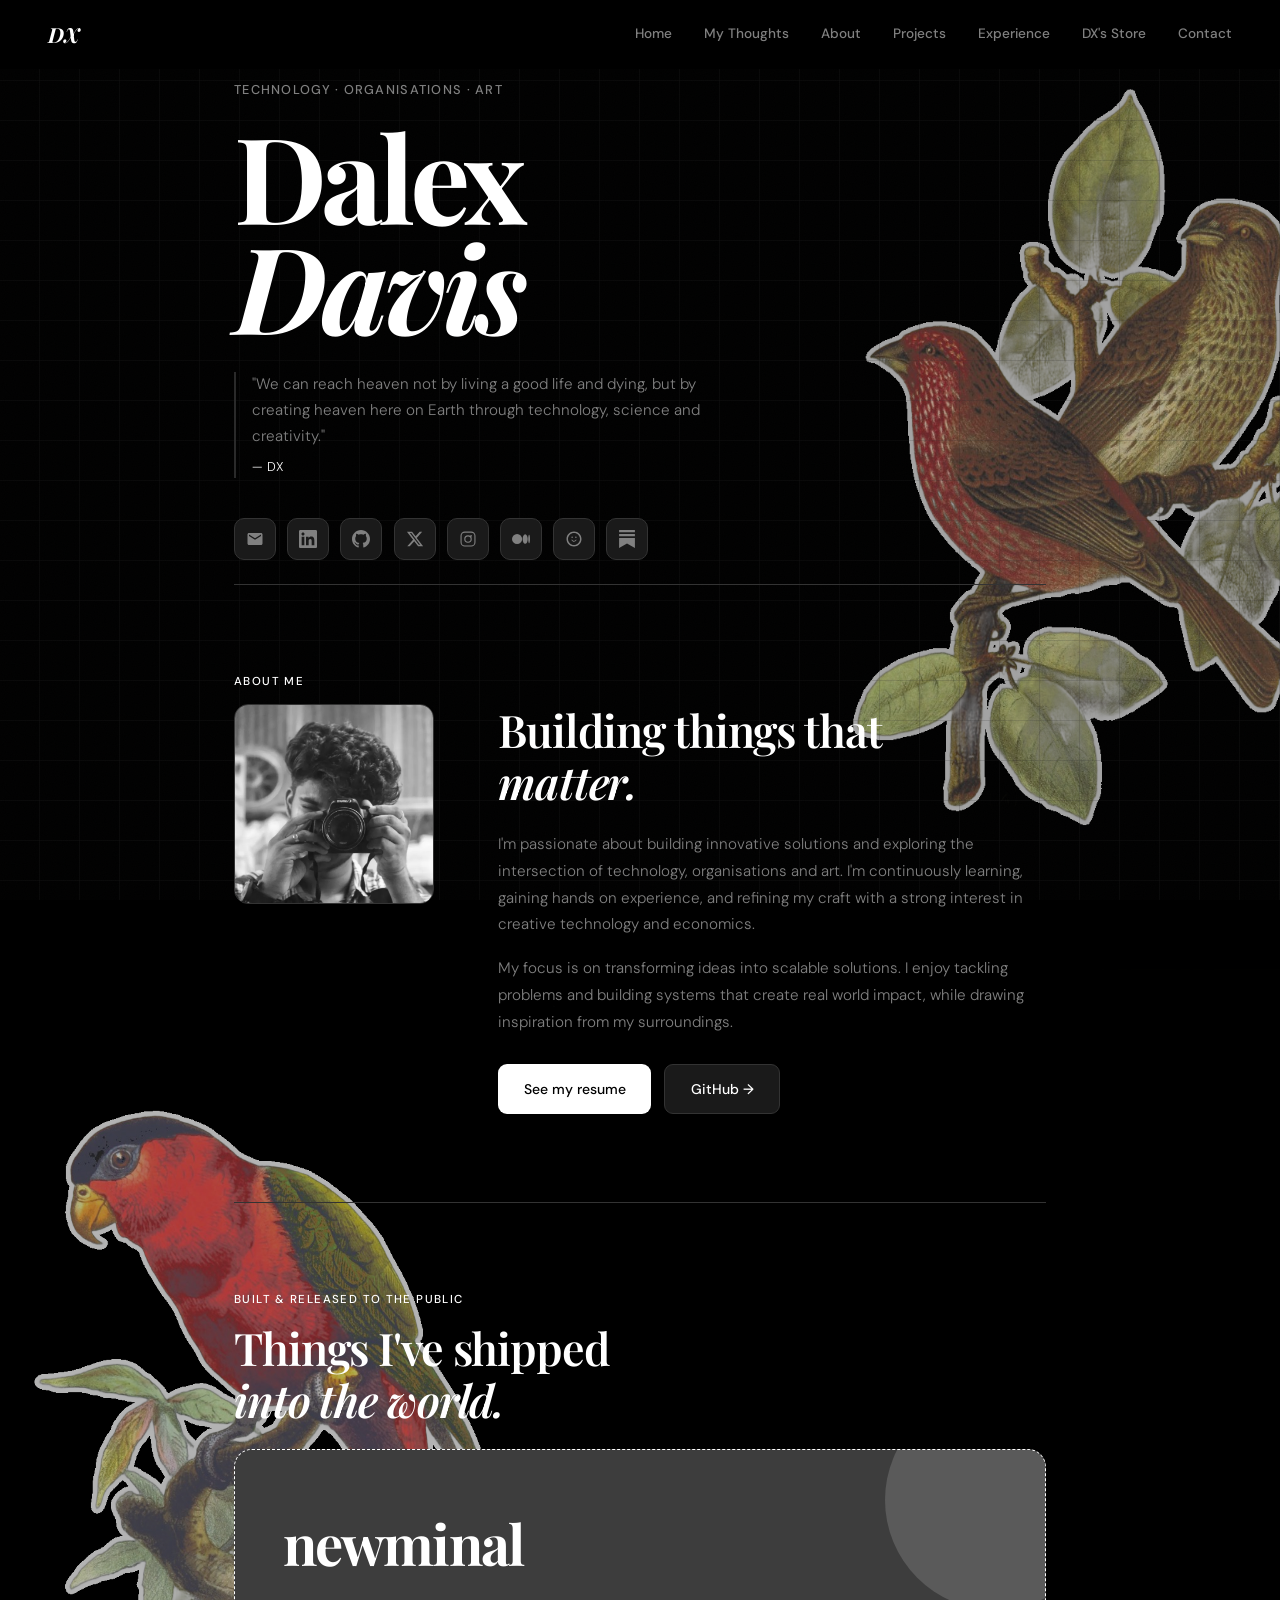
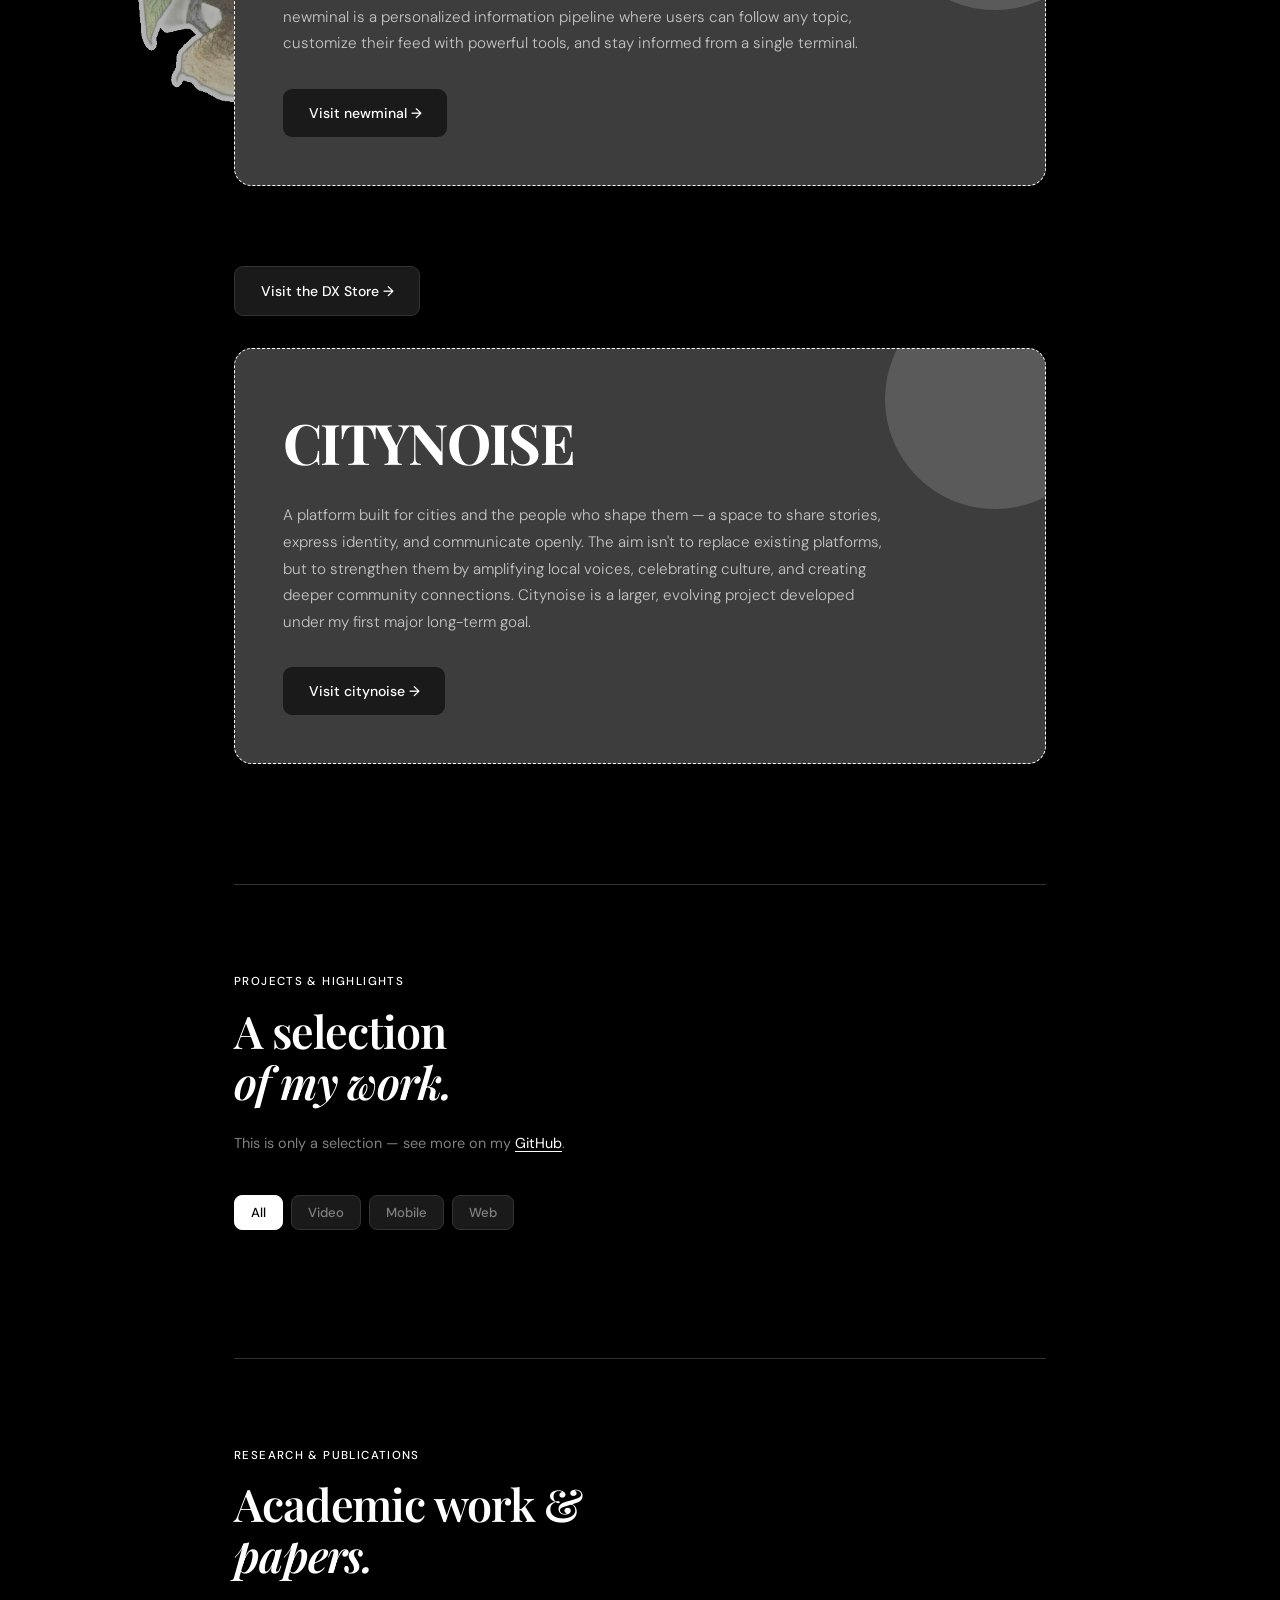
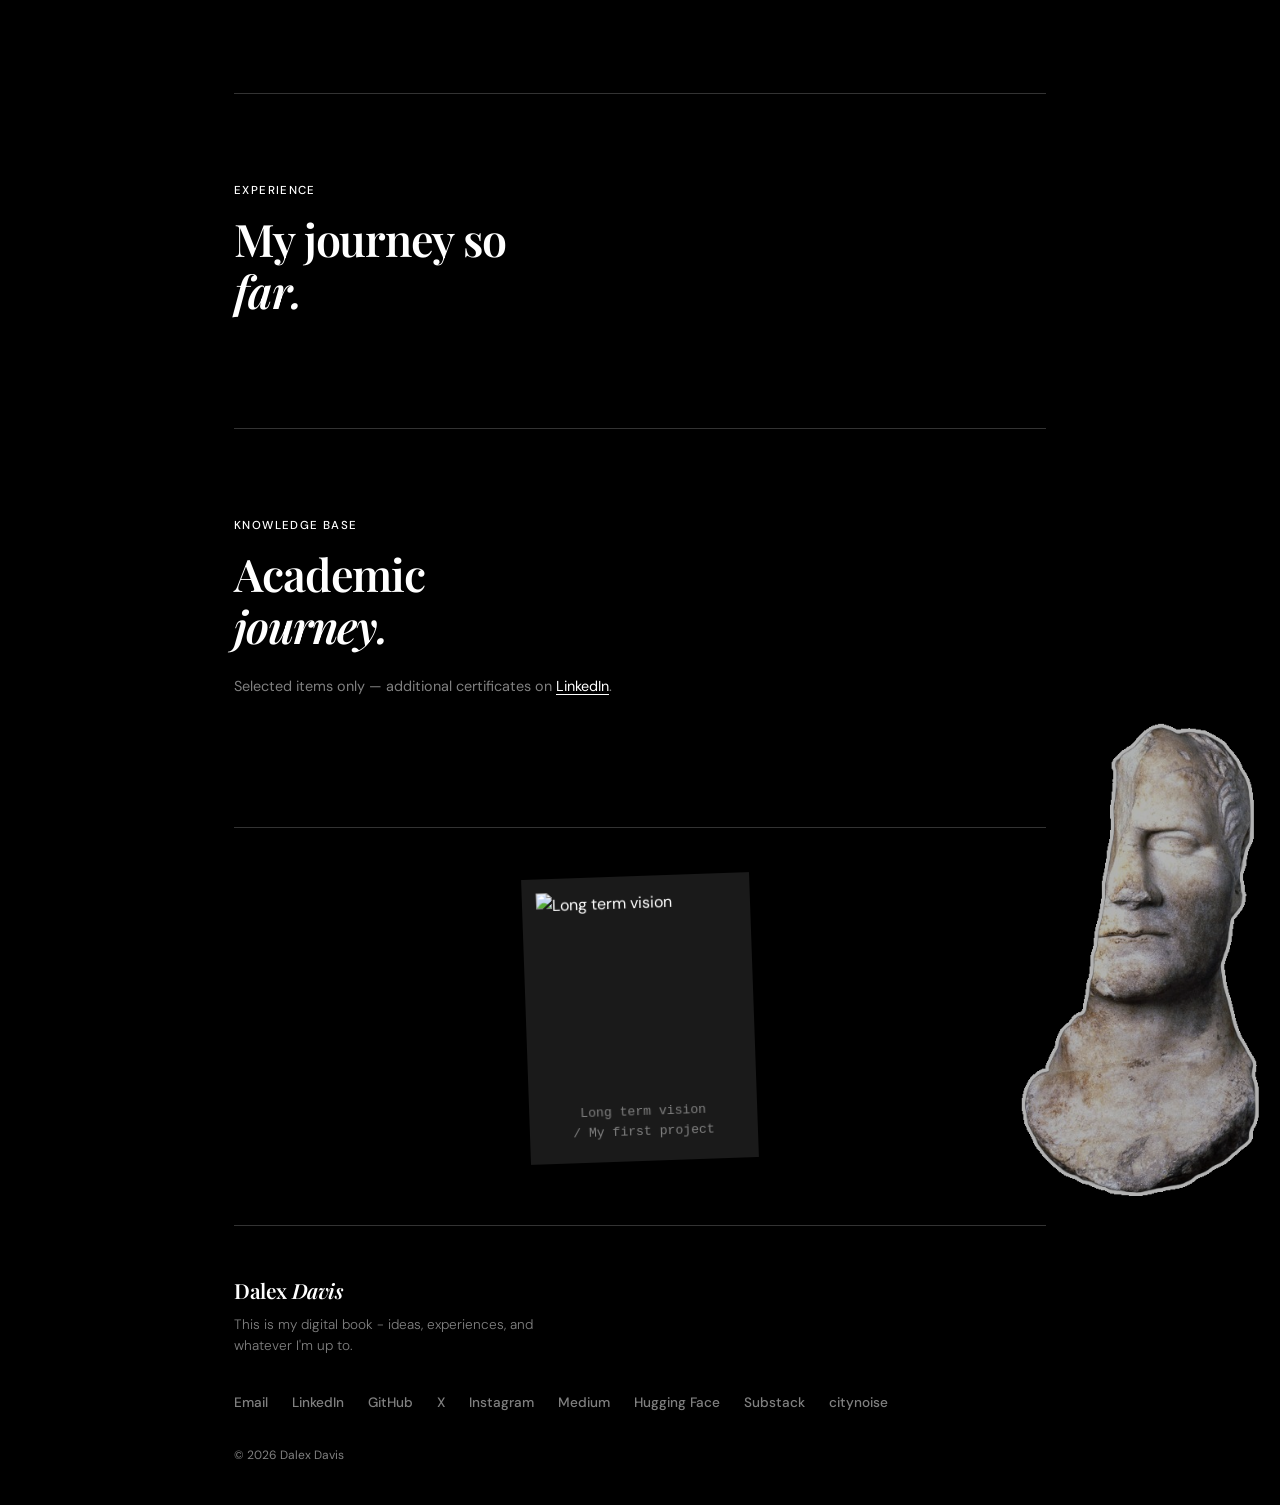
==== commit c7773e9f: "test for funn" ====
--- a/index.html
+++ b/index.html
@@ -16,27 +16,58 @@
     />
     <meta name="author" content="Dalex Davis" />
     <meta name="robots" content="index, follow" />
-    <meta name="google-site-verification" content="Y4gTg4NS9pOneaJXLIReHqGEeghwtzjCJehY5sTZnqc" />
+    <meta
+      name="google-site-verification"
+      content="Y4gTg4NS9pOneaJXLIReHqGEeghwtzjCJehY5sTZnqc"
+    />
     <link rel="canonical" href="https://dalexdavis.github.io" />
 
     <!-- ─── OPEN GRAPH ───────────────────────────── -->
     <meta property="og:type" content="website" />
     <meta property="og:url" content="https://dalexdavis.github.io/" />
-    <meta property="og:title" content="Dalex Davis | Computer Science Student & Software Engineer" />
-    <meta property="og:description" content="Dalex Davis is a Computer Science student at Manchester Metropolitan University building innovative software, mobile apps, and AI-powered tools." />
-    <meta property="og:image" content="https://dalexdavis.github.io/images/DALEXIMG.jpg" />
+    <meta
+      property="og:title"
+      content="Dalex Davis | Computer Science Student & Software Engineer"
+    />
+    <meta
+      property="og:description"
+      content="Dalex Davis is a Computer Science student at Manchester Metropolitan University building innovative software, mobile apps, and AI-powered tools."
+    />
+    <meta
+      property="og:image"
+      content="https://dalexdavis.github.io/images/DALEXIMG.jpg"
+    />
     <meta property="og:site_name" content="Dalex Davis" />
 
     <!-- ─── TWITTER CARD ─────────────────────────── -->
     <meta name="twitter:card" content="summary_large_image" />
     <meta name="twitter:site" content="@thedalexdavis" />
-    <meta name="twitter:title" content="Dalex Davis | Computer Science Student & Software Developer" />
-    <meta name="twitter:description" content="Dalex Davis is a Computer Science student at Manchester Metropolitan University building innovative software, mobile apps, and AI-powered tools." />
-    <meta name="twitter:image" content="https://dalexdavis.github.io/images/DALEXIMG.jpg" />
+    <meta
+      name="twitter:title"
+      content="Dalex Davis | Computer Science Student & Software Developer"
+    />
+    <meta
+      name="twitter:description"
+      content="Dalex Davis is a Computer Science student at Manchester Metropolitan University building innovative software, mobile apps, and AI-powered tools."
+    />
+    <meta
+      name="twitter:image"
+      content="https://dalexdavis.github.io/images/DALEXIMG.jpg"
+    />
 
     <!-- ─── FAVICON ───────────────────────────────── -->
-    <link rel="icon" href="/images/DX-LOGO.png" type="image/png" sizes="192x192" />
-    <link rel="icon" href="/images/DX-LOGO0.png" type="image/png" sizes="48x48" />
+    <link
+      rel="icon"
+      href="/images/DX-LOGO.png"
+      type="image/png"
+      sizes="192x192"
+    />
+    <link
+      rel="icon"
+      href="/images/DX-LOGO0.png"
+      type="image/png"
+      sizes="48x48"
+    />
     <link rel="apple-touch-icon" sizes="180x180" href="/images/DX-LOGO.png" />
 
     <!-- ─── JSON-LD SCHEMA ───────────────────────── -->
@@ -79,7 +110,8 @@
               "Electron",
               "Business",
               "startup",
-              "economics"
+              "economics",
+              "science"
             ]
           },
           {
@@ -98,6 +130,16 @@
             "isPartOf": { "@id": "https://dalexdavis.github.io/#website" },
             "about": { "@id": "https://dalexdavis.github.io/#person" },
             "description": "Portfolio of Dalex Davis — projects, research, experience, and software releases."
+          },
+
+          {
+            "@type": "WebPage",
+            "@id": "https://newminal.com/#webpage",
+            "url": "https://newminal.com/",
+            "name": "Newminal — Personalized Information Pipeline",
+            "isPartOf": { "@id": "https://dalexdavis.github.io/#website" },
+            "about": { "@id": "https://dalexdavis.github.io/#person" },
+            "description": "Newminal is a personalized information pipeline where users can follow any topic, customize their feed with powerful tools, and stay informed from a single terminal. currently been developed by dalex davis"
           }
         ]
       }
@@ -116,22 +158,12 @@
     <script src="static/education-data.js"></script>
     <script src="static/store-data.js"></script>
   </head>
-  <body>
-    <img src="/images/outlineersss/birdoutline.png" class="bg-img img1">
-<img src="/images/outlineersss/paraoterrr.png" class="bg-img img2">
-<img src="/images/outlineersss/history.png" class="bg-img img3">
-
-    <!-- NAV -->
-    <nav class="nav">
-      <a href="#" class="nav-logo">DX</a>
-      <div class="nav-links">
-        <a href="#about" class="nav-link">About</a>
-        <a href="#projects" class="nav-link">Projects</a>
-        <a href="#experience" class="nav-link">Experience</a>
-        <a href="dx-store.html" class="nav-link">DX's Store</a>
-        <a href="#contact" class="nav-link">Contact</a>
-      </div>
-    </nav>
+  <body data-page="home">
+    <img src="/images/outlineersss/birdoutline.png" class="bg-img img1" />
+    <img src="/images/outlineersss/paraoterrr.png" class="bg-img img2" />
+    <img src="/images/outlineersss/history.png" class="bg-img img3" />
+
+    <div data-shared-nav></div>
 
     <div class="container">
       <!-- HERO -->
@@ -292,23 +324,23 @@
         <p class="section-label">About me</p>
         <div class="about-grid">
           <div class="about-image-wrap">
-            <img
-              src="/images/meee.png"
-              alt="Dalex Davis"
-              class="profile-img"
-            />
+            <img src="/images/meee.png" alt="Dalex Davis" class="profile-img" />
           </div>
           <div class="about-body">
             <h2 class="section-heading">
               Building things that<br /><em>matter.</em>
             </h2>
             <p class="about-text">
-              I'm passionate about building innovative solutions and exploring the intersection of technology, organisations and art. I'm continuously learning, gaining hands on experience, and refining my craft with a strong interest in creative technology and economics.
+              I'm passionate about building innovative solutions and exploring
+              the intersection of technology, organisations and art. I'm
+              continuously learning, gaining hands on experience, and refining
+              my craft with a strong interest in creative technology and
+              economics.
             </p>
             <p class="about-text">
-              My focus is on transforming ideas into scalable
-              solutions. I enjoy tackling problems and building systems
-              that create real world impact, while drawing inspiration from my surroundings.
+              My focus is on transforming ideas into scalable solutions. I enjoy
+              tackling problems and building systems that create real world
+              impact, while drawing inspiration from my surroundings.
             </p>
             <div class="about-actions">
               <a
@@ -339,6 +371,19 @@
         <h2 class="section-heading">
           Things I've shipped<br /><em>into the world.</em>
         </h2>
+
+        <!-- Citynoise -->
+        <div class="featured-card releases-featured-card">
+          <h2 class="featured-title">newminal</h2>
+          <p class="featured-desc">
+            newminal is a personalized information pipeline where users can
+            follow any topic, customize their feed with powerful tools, and stay
+            informed from a single terminal.
+          </p>
+          <a href="https://newminal.com" target="_blank" class="btn-primary"
+            >Visit newminal →</a
+          >
+        </div>
 
         <!-- Software — rendered from store-data.js -->
         <div class="store-list" id="software-grid-home"></div>
@@ -436,82 +481,12 @@
         </div>
       </div>
 
-      <!-- FOOTER -->
-      <footer class="footer" id="contact">
-        <div class="footer-inner">
-          <div>
-            <p class="footer-logo">Dalex <em>Davis</em></p>
-            <p class="footer-tagline">
-              This is my digital book — ideas, experiences, and whatever I'm up
-              to.
-            </p>
-          </div>
-          <div class="footer-links">
-            <a href="mailto:thedalexdavis@gmail.com" class="footer-link"
-              >Email</a
-            >
-            <a
-              href="https://www.linkedin.com/in/dalexdavis"
-              target="_blank"
-              class="footer-link"
-              >LinkedIn</a
-            >
-            <a
-              href="https://github.com/dalexdavis"
-              target="_blank"
-              class="footer-link"
-              >GitHub</a
-            >
-            <a
-              href="https://x.com/thedalexdavis"
-              target="_blank"
-              class="footer-link"
-              >X</a
-            >
-            <a
-              href="https://www.instagram.com/thedalexdavis"
-              target="_blank"
-              class="footer-link"
-              >Instagram</a
-            >
-            <a
-              href="https://medium.com/@thedalexdavis"
-              target="_blank"
-              class="footer-link"
-              >Medium</a
-            >
-            <a
-              href="https://huggingface.co/thedalex"
-              target="_blank"
-              class="footer-link"
-              >Hugging Face</a
-            >
-            <a
-              href="https://dalexdavis.substack.com"
-              target="_blank"
-              class="footer-link"
-              >Substack</a
-            >
-            <a
-              href="https://citynoisepage.vercel.app"
-              target="_blank"
-              class="footer-link"
-              >citynoise</a
-            >
-          </div>
-        </div>
-        <p class="footer-copy">
-          ©
-          <script>
-            document.write(new Date().getFullYear());
-          </script>
-          Dalex Davis
-        </p>
-      </footer>
+      <div data-shared-footer></div>
     </div>
     <!-- /container -->
 
     <!-- JS modules -->
+    <script src="static/layout.js"></script>
     <script src="static/projects.js"></script>
     <script src="static/research.js"></script>
     <script src="static/experience.js"></script>
--- a/static/style.css
+++ b/static/style.css
@@ -385,12 +385,14 @@
 
 /* ─── FEATURED PROJECT ────────────────────────── */
 .featured-card {
-    background: var(--ink);
-    color: #000000;
+    background: #3d3d3d;
+    color: #ffffff;
     border-radius: 18px;
     padding: 3rem;
     position: relative;
     overflow: hidden;
+    border-style: dashed;
+    border-width: 1px;
 }
 
 .featured-card::before {
@@ -429,7 +431,7 @@
 }
 
 .featured-desc {
-    color: rgba(0, 0, 0, 0.7);
+    color: rgba(255, 255, 255, 0.7);
     font-weight: 300;
     line-height: 1.75;
     max-width: 600px;
@@ -1311,7 +1313,7 @@
     position: absolute;
     z-index: 0;
     pointer-events: none;
-    opacity: 0.6;
+    opacity: 0.7;
 }
 
 /* individual positions */
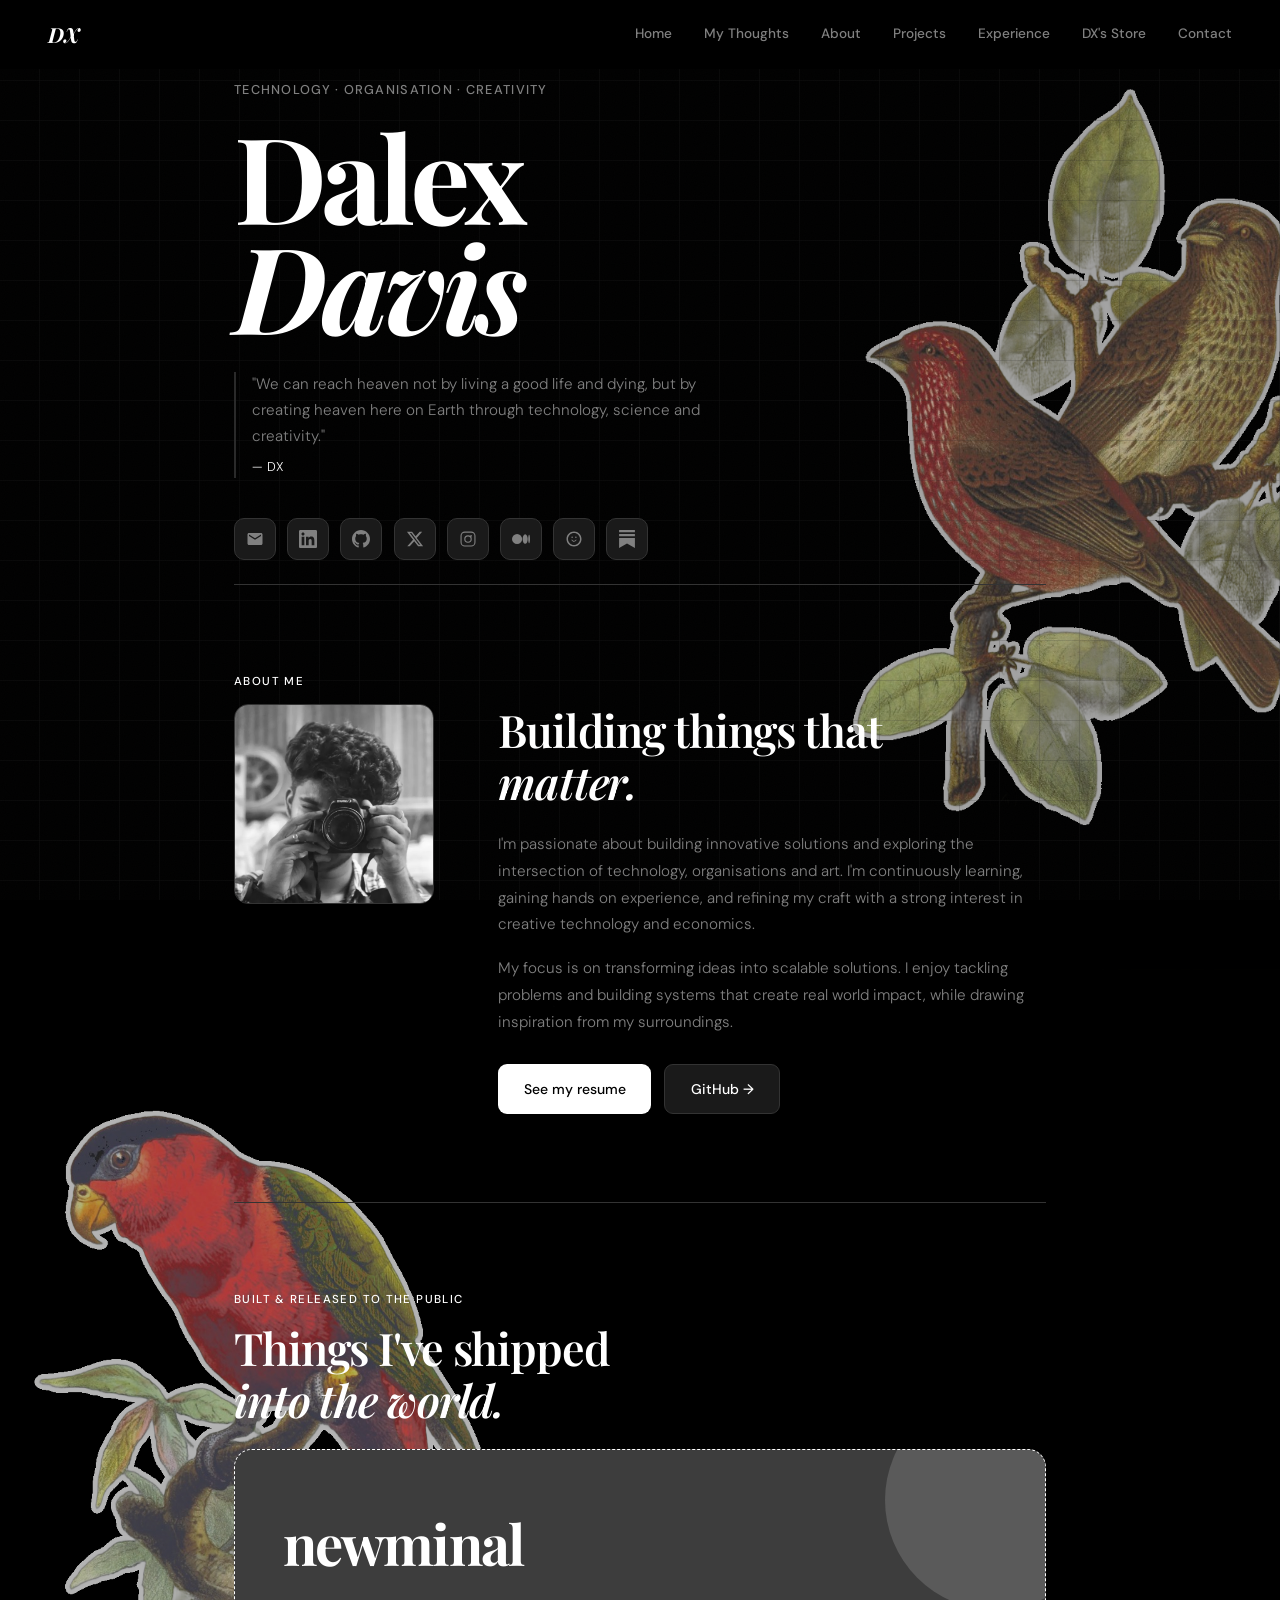
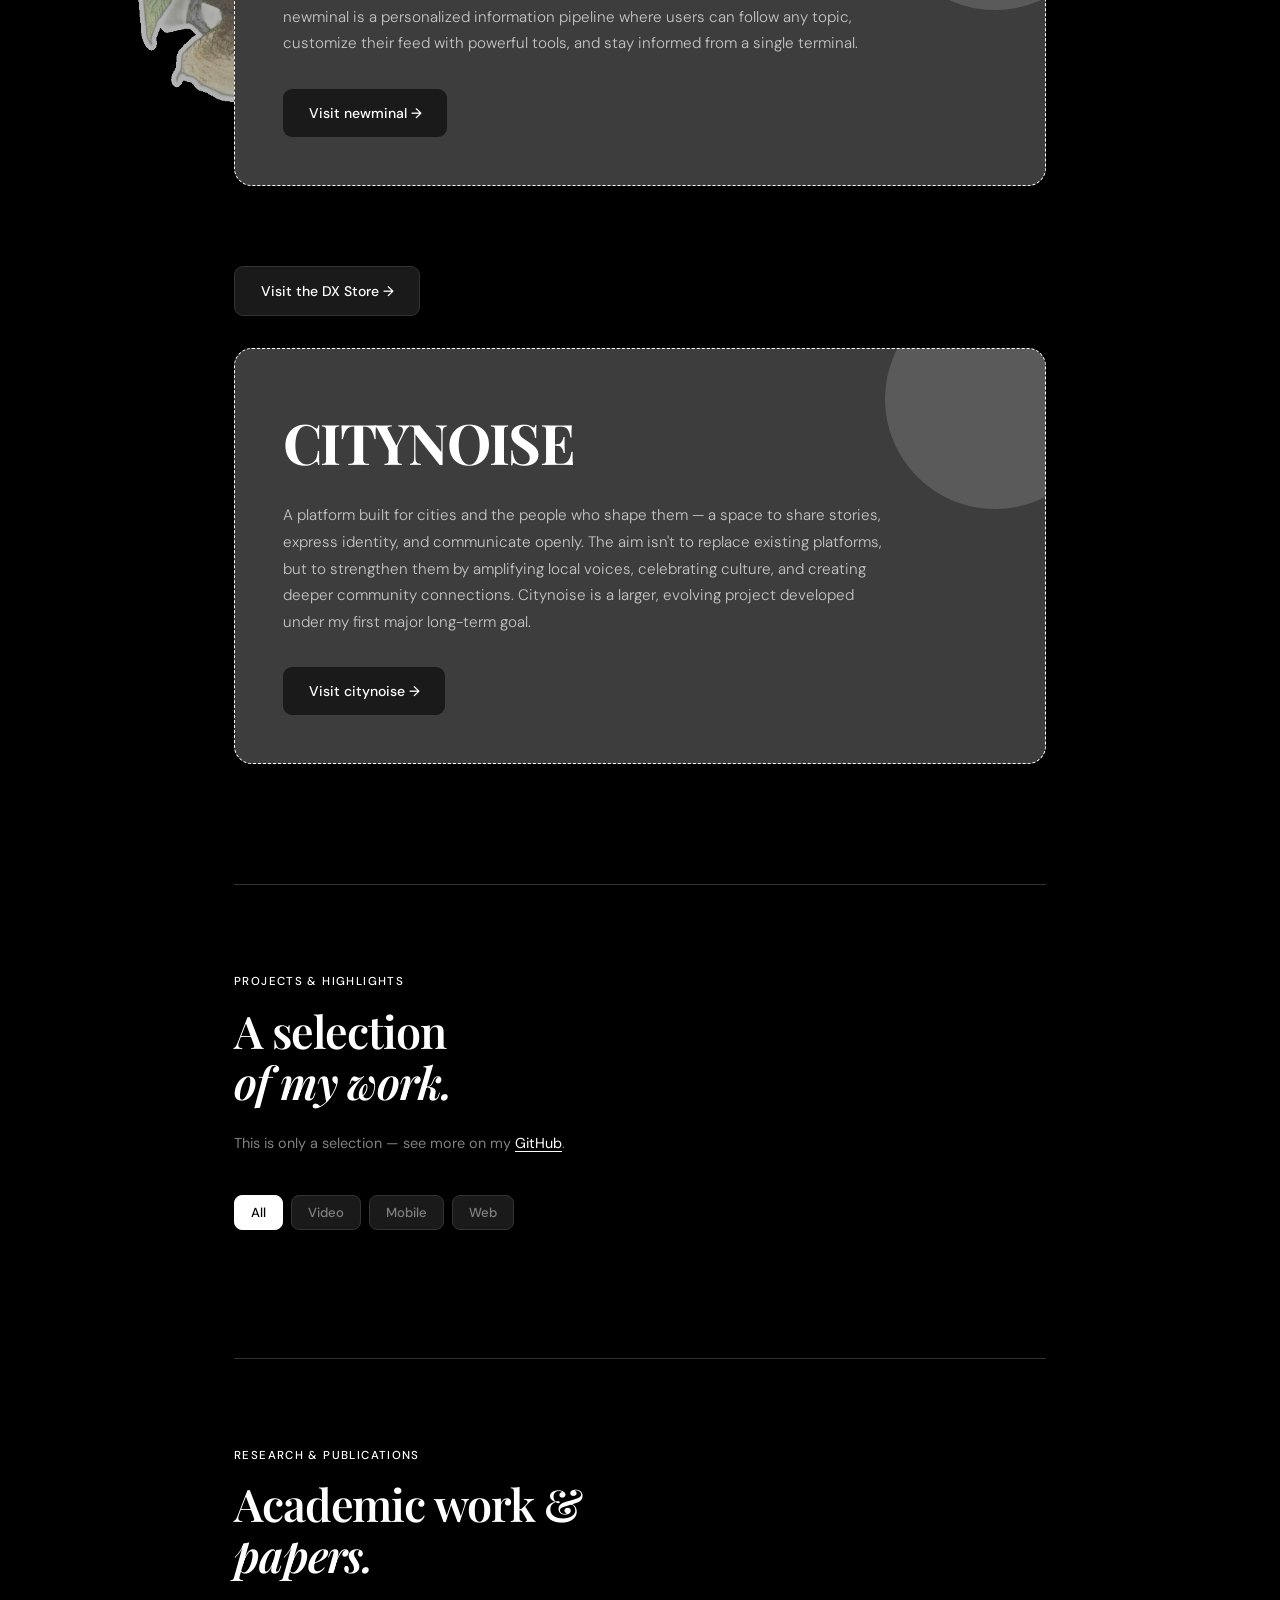
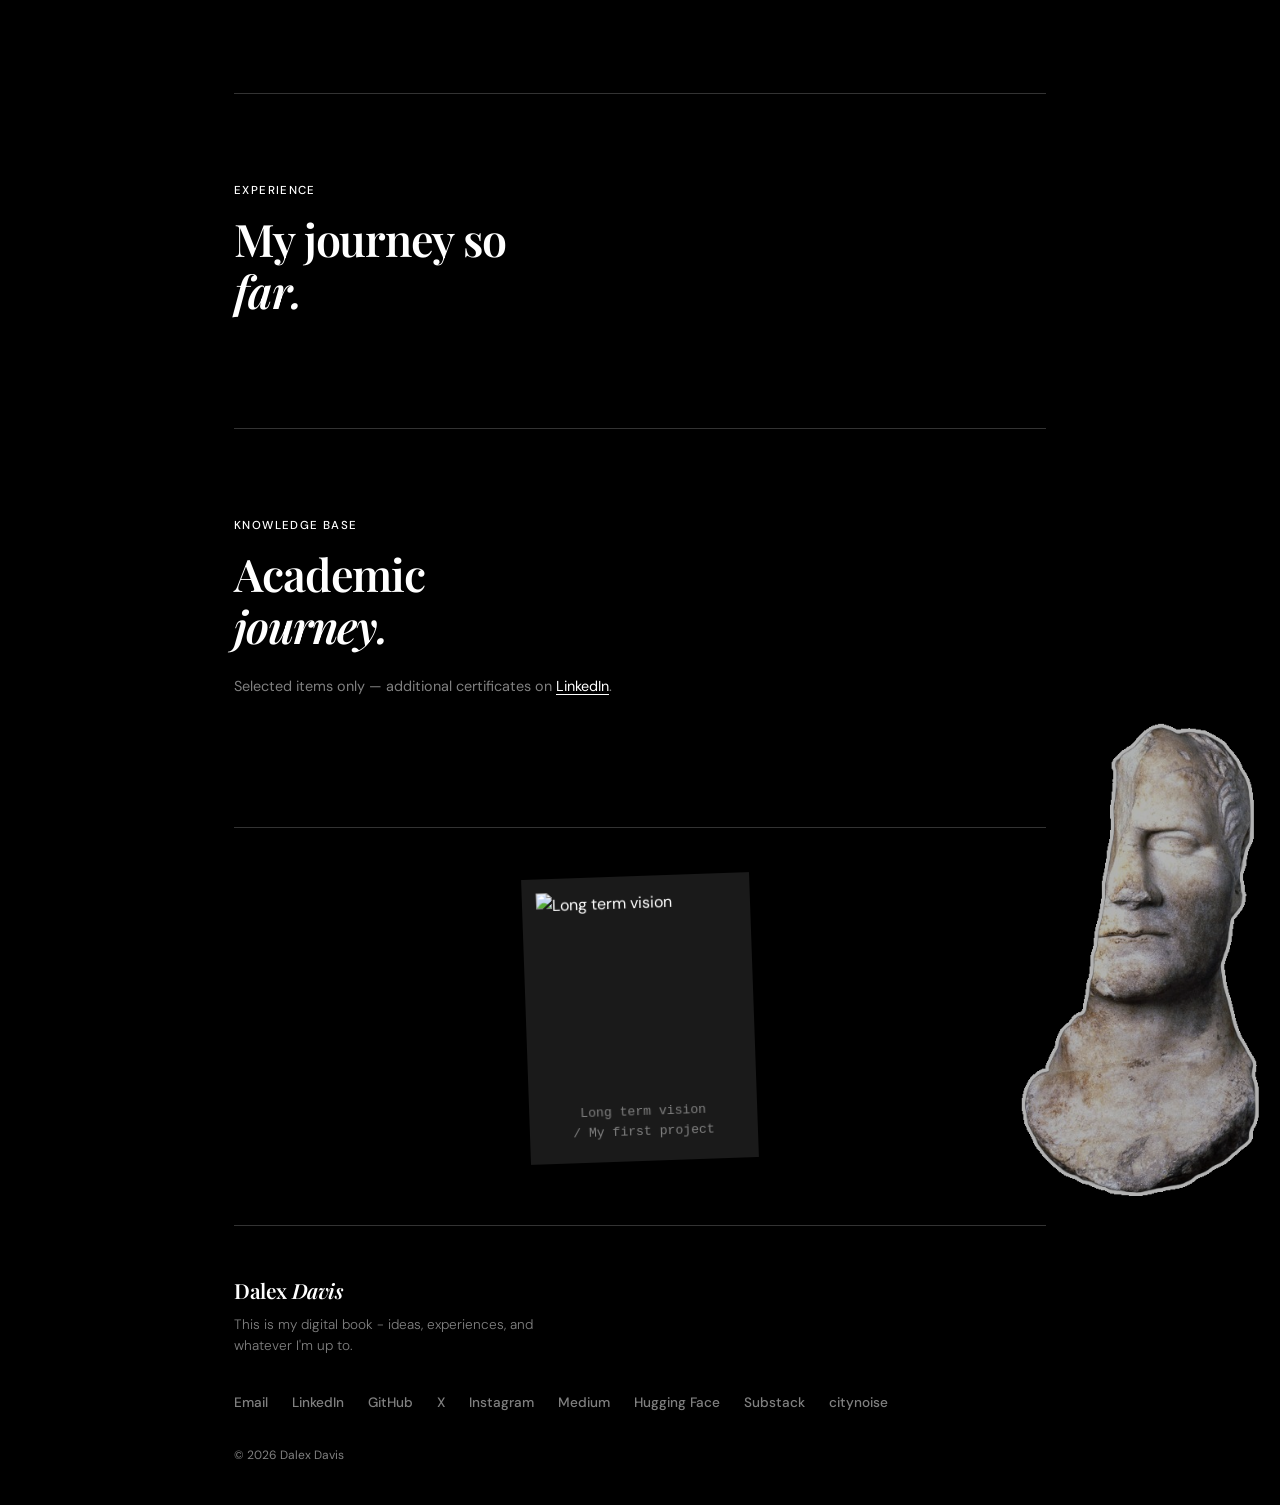
==== commit 5f7be573: "Update index.html me" ====
--- a/index.html
+++ b/index.html
@@ -169,7 +169,7 @@
       <!-- HERO -->
       <section class="hero" id="top">
         <div class="hero-inner">
-          <p class="hero-eyebrow">Technology · Organisations · Art</p>
+          <p class="hero-eyebrow">Technology · Organisation · Creativity</p>
           <h1 class="hero-name">Dalex<br /><em>Davis</em></h1>
           <p class="hero-quote">
             "We can reach heaven not by living a good life and dying, but by
